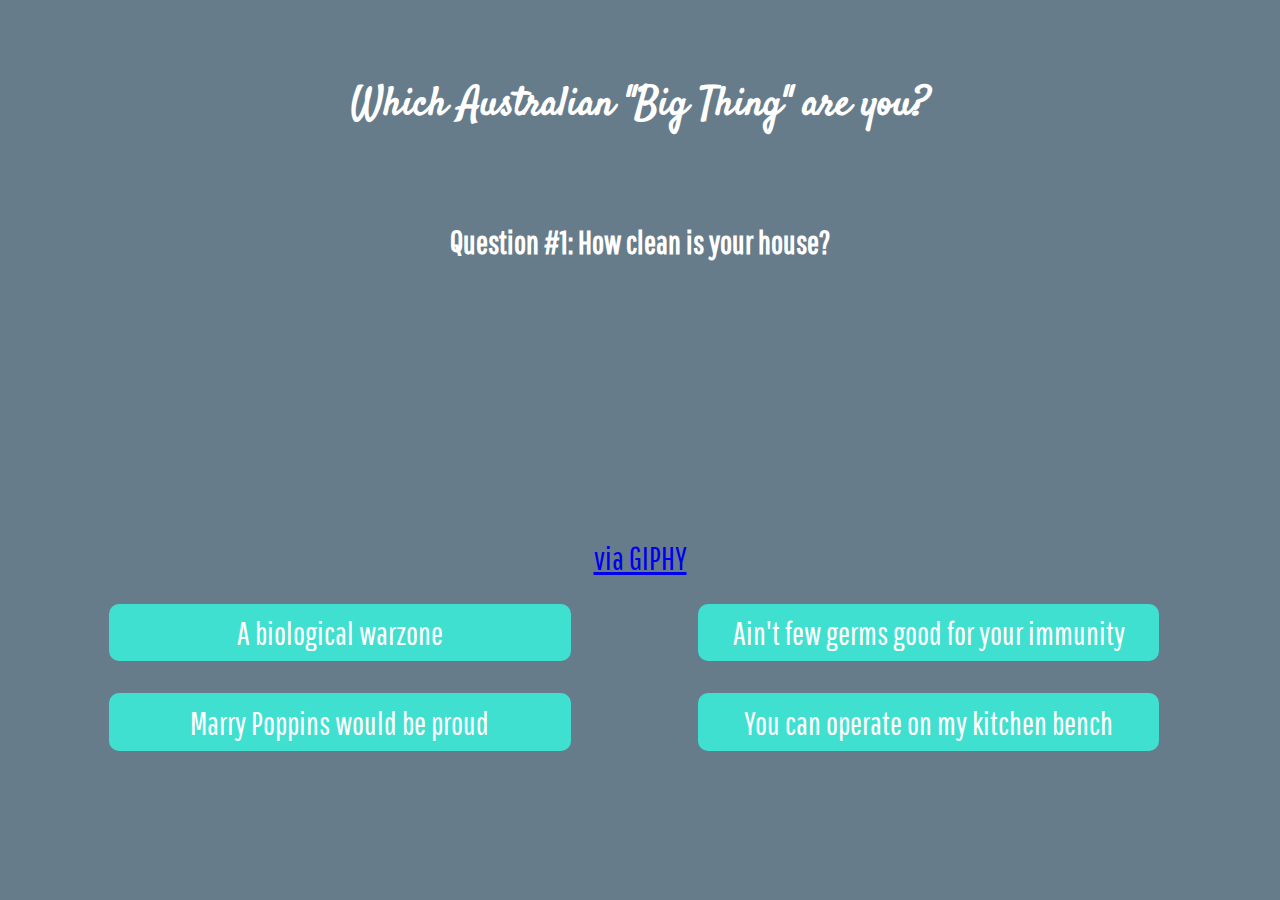
==== index.html @ 59c399e2 "Gif Changes" ====
<!DOCTYPE html>
<html >
<head>
  <meta charset="UTF-8">
  <title>Which Australian Big Thing are you?</title>
  
  
  
      <link rel="stylesheet" href="css/style.css">

  
</head>

<body>
  <div id="quizzie">
  <h1>Which Australian "Big Thing" are you?</h1>
    <ul class="quiz-step step1 current">
        <li class="question">
            <div class="question-wrap">
                <h2>Question #1: How clean is your house?</h2>
            </div>
        </li>
		<iframe src="https://giphy.com/embed/8Pg7qqNLmWeZi" width="480" height="203" frameBorder="0" class="giphy-embed" allowFullScreen></iframe><p><a href="https://giphy.com/gifs/vacuum-8Pg7qqNLmWeZi">via GIPHY</a></p>
        <li class="quiz-answer low-value" data-quizIndex="2">
            <div class="answer-wrap"> 
                <p class="answer-text">A biological warzone</p>
            </div>
        </li>
        <li class="quiz-answer high-value" data-quizIndex="4">
            <div class="answer-wrap"> 
                <p class="answer-text">Ain't few germs good for your immunity</p>
            </div>
        </li>
        <li class="quiz-answer high-value" data-quizIndex="4">
            <div class="answer-wrap"> 
                <p class="answer-text">Marry Poppins would be proud</p>
            </div>
        </li>
        <li class="quiz-answer high-value" data-quizIndex="4">
            <div class="answer-wrap"> 
                <p class="answer-text">You can operate on my kitchen bench</p>
            </div>
        </li>
    </ul>
	
    <ul class="quiz-step step2">
        <li class="question">
            <div class="question-wrap">
                <p>Question #2: Are you more...</p>
            </div>
        </li>
        <li class="quiz-answer low-value" data-quizIndex="2">
            <div class="answer-wrap"> 
                <p class="answer-text">First Thing</p>
            </div>
        </li>
        <li class="quiz-answer high-value" data-quizIndex="4">
            <div class="answer-wrap">
                <p class="answer-text">Second Thing</p>
            </div>
        </li>
    </ul>
    <ul class="quiz-step step3">
        <li class="question">
            <div class="question-wrap">
                <p>Question #3: Are you more...</p>
            </div>
        </li>
        <li class="quiz-answer low-value" data-quizIndex="2">
            <div class="answer-wrap">
                <p class="answer-text">One Thing</p>
            </div>
        </li>
        <li class="quiz-answer high-value" data-quizIndex="4">
            <div class="answer-wrap">
                <p class="answer-text">Another Thing</p>
            </div>
        </li>
    </ul>
    <ul class="quiz-step step4">
        <li class="question">
            <div class="question-wrap">
                <p>Question #4: Are you more...</p>
            </div>
        </li>
        <li class="quiz-answer low-value" data-quizIndex="2">
            <div class="answer-wrap">
                <p class="answer-text">Thing 1</p>
            </div>
        </li>
        <li class="quiz-answer high-value" data-quizIndex="4">
            <div class="answer-wrap">
                <p class="answer-text">Thing 2</p>
            </div>
        </li>
    </ul>
    <ul id="results">
        <li class="results-inner">
            <p>Your result is:</p>
            <h1></h1>
            <p class="desc"></p>
        </li>
    </ul>
</div>
  <script src='http://cdnjs.cloudflare.com/ajax/libs/jquery/2.1.3/jquery.min.js'></script>

    <script src="js/index.js"></script>

</body>
</html>
---- css/style.css ----
@import url(https://fonts.googleapis.com/css?family=Satisfy|Pathway+Gothic+One);
/* Defaults */
html, body, #quizzie {
  margin: 0;
  padding: 0;
  width: 100%;
  height: 100%;
}

* {
  box-sizing: border-box;
}

body {
  background: #677c8a;
  color: #fff;
}

h1 {
  font-family: 'Satisfy', 'cursive';
  font-size: 2.5em;
}

h2, p {
  font-family: 'Pathway Gothic One', 'sans-serif';
  font-size: 2em;
}

h1, h2, p {
  text-align: center;
  display: block;
  width: auto;
  margin: 1%;
}

#quizzie {
  padding: 5% 0;
  /* Individual Steps/Sections */
  /* Content */
}
#quizzie ul {
  list-style: none;
  display: block;
  width: auto;
  margin: 2% 2%;
  padding: 2%;
  overflow: auto;
  display: none;
  /* Step Questions and Answer Options */
}
#quizzie ul.current {
  display: block;
}
#quizzie ul li {
  display: inline-block;
  float: left;
  width: 49%;
  margin-right: 1%;
  overflow: auto;
  text-align: center;
}
#quizzie ul li.quiz-answer {
  cursor: pointer;
}
#quizzie ul li.question, #quizzie ul li.results-inner {
  display: block;
  float: none;
  width: 100%;
  text-align: center;
  margin: 0;
  margin-bottom: 2%;
}
#quizzie ul li.results-inner {
  padding: 5% 2%;
}
#quizzie ul li.results-inner img {
  width: 250px;
}
#quizzie ul li:last-child {
  margin-right: 0;
}
#quizzie .question-wrap, #quizzie .answer-wrap {
  display: block;
  padding: 1%;
  margin: 1em 10%;
  -moz-border-radius: 10px;
  -webkit-border-radius: 10px;
  border-radius: 10px;
}
#quizzie .answer-wrap {
  background: Turquoise;
  -moz-transition: background-color 0.5s ease;
  -o-transition: background-color 0.5s ease;
  -webkit-transition: background-color 0.5s ease;
  transition: background-color 0.5s ease;
}
#quizzie .answer-wrap:hover {
  background: DarkTurquoise;
}
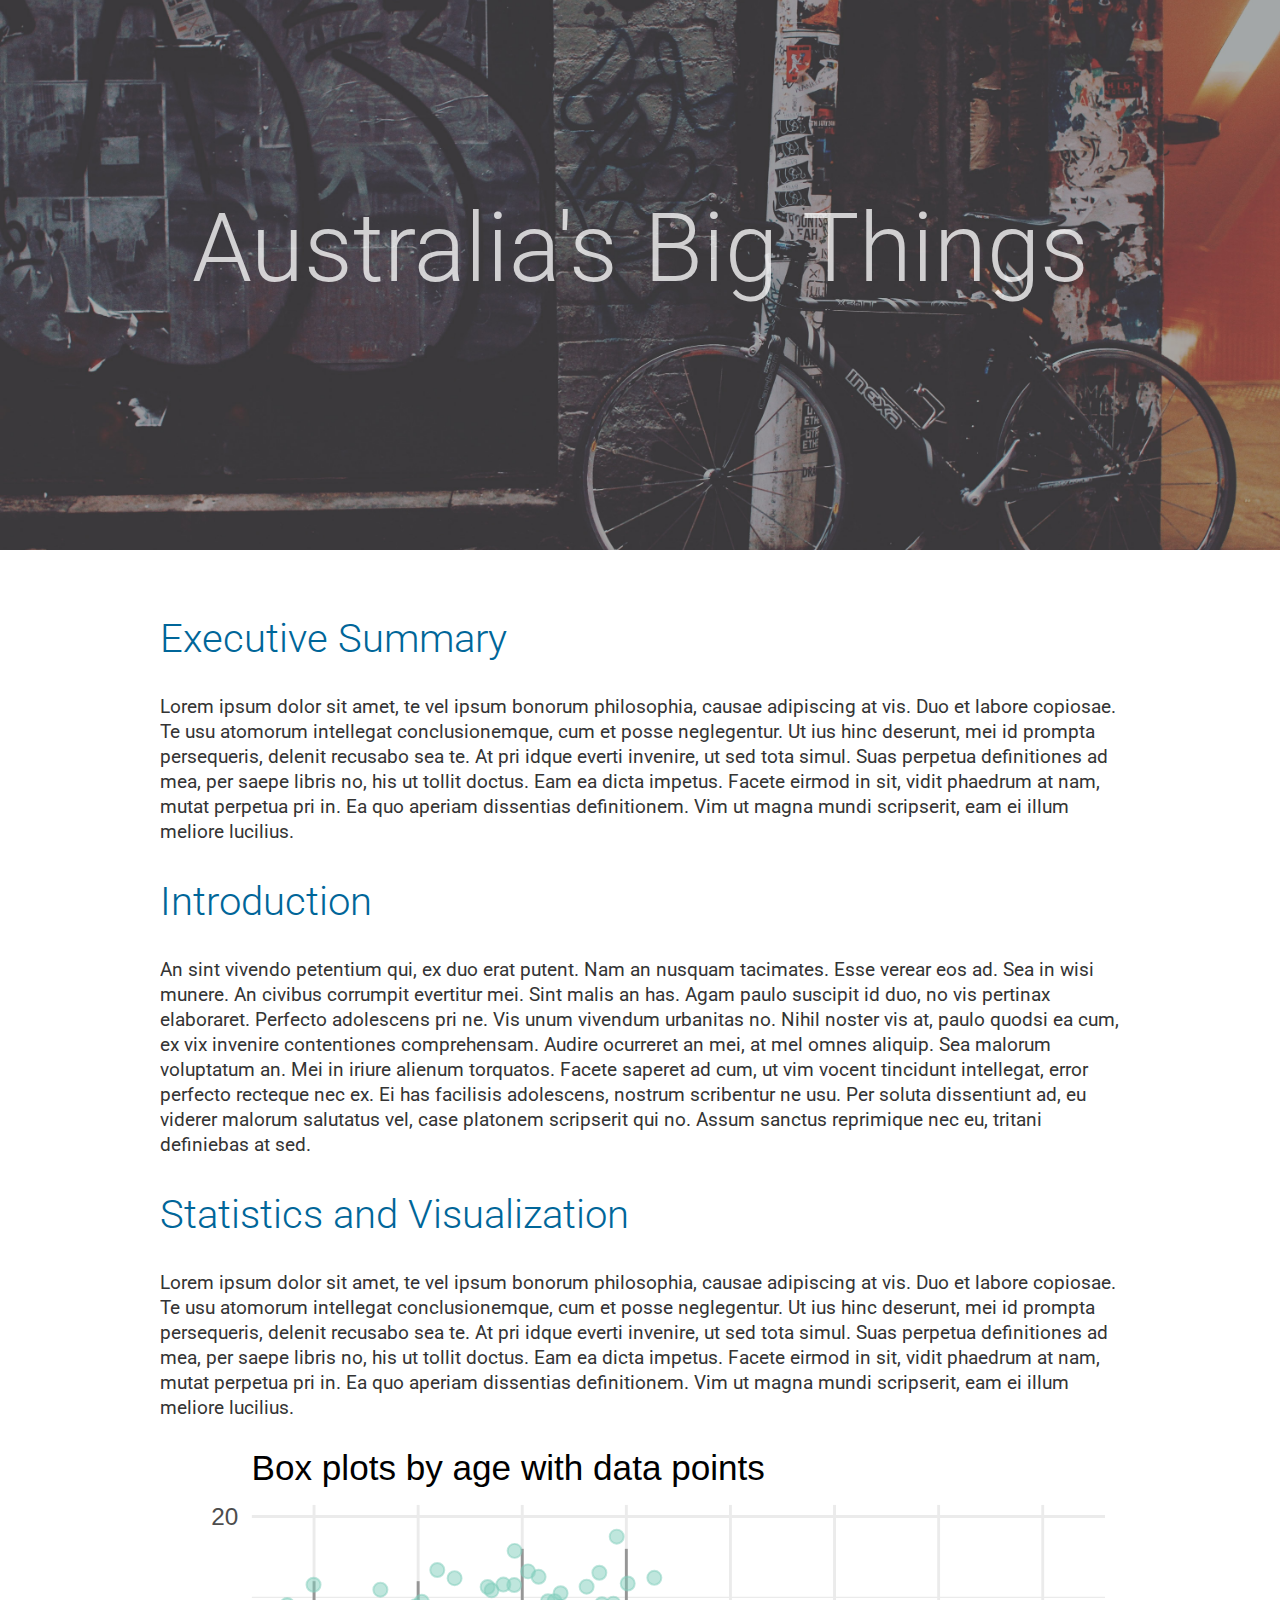
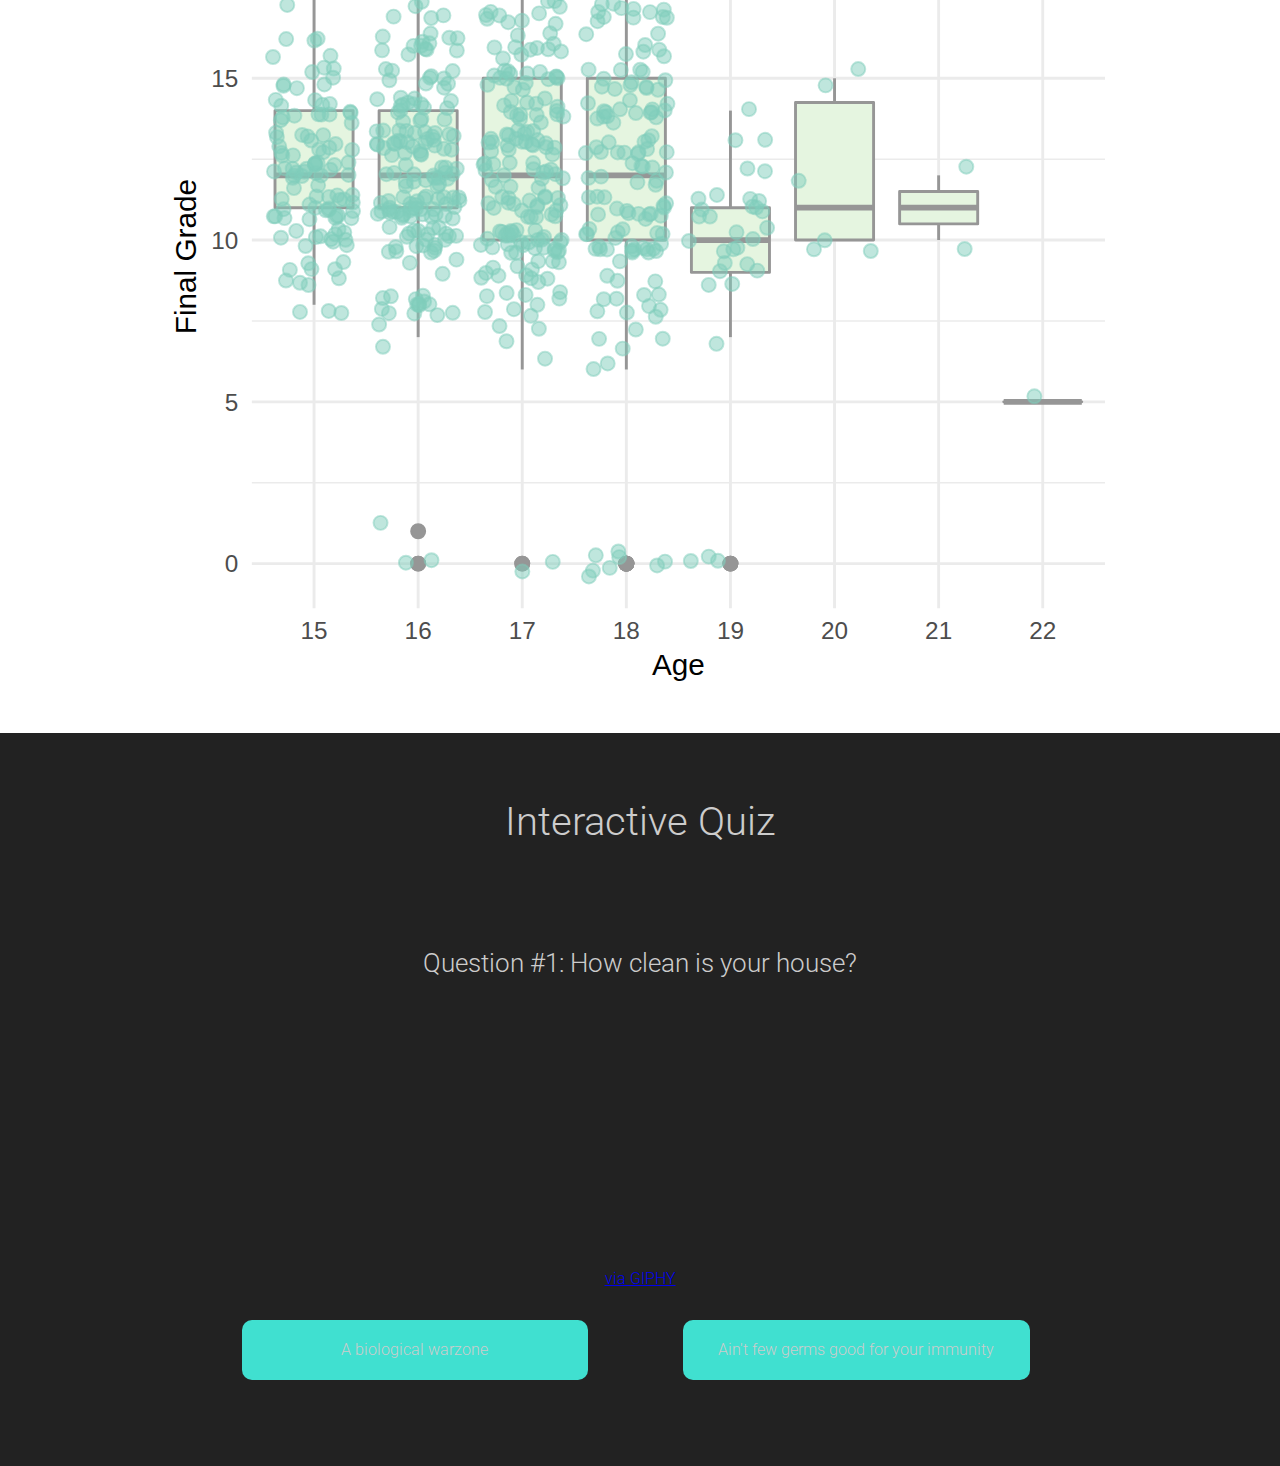
==== commit 13d52185: "Webpage Modifications" ====
--- a/index.html
+++ b/index.html
@@ -3,21 +3,54 @@
 <head>
   <meta charset="UTF-8">
   <title>Which Australian Big Thing are you?</title>
-  
-  
-  
       <link rel="stylesheet" href="css/style.css">
-
-  
+	  <link href="https://fonts.googleapis.com/css?family=Roboto:300,400,700" rel="stylesheet">
 </head>
 
 <body>
+	<div id="mainPageBackground">
+		<div id="mainHeading">
+			<h1>Australia's Big Things</h1>
+		</div>
+	</div>
+	
+	<div id="SummaryBackground">
+		<div id="SummaryContainer">
+			<h2>Executive Summary</h2>
+			<p>
+			Lorem ipsum dolor sit amet, te vel ipsum bonorum philosophia, causae adipiscing at vis. Duo et labore copiosae. Te usu atomorum intellegat conclusionemque, cum et posse neglegentur. Ut ius hinc deserunt, mei id prompta persequeris, delenit recusabo sea te.
+
+At pri idque everti invenire, ut sed tota simul. Suas perpetua definitiones ad mea, per saepe libris no, his ut tollit doctus. Eam ea dicta impetus. Facete eirmod in sit, vidit phaedrum at nam, mutat perpetua pri in. Ea quo aperiam dissentias definitionem. Vim ut magna mundi scripserit, eam ei illum meliore lucilius.
+
+</p>
+
+<h2>Introduction</h2>
+<p>An sint vivendo petentium qui, ex duo erat putent. Nam an nusquam tacimates. Esse verear eos ad. Sea in wisi munere. An civibus corrumpit evertitur mei. Sint malis an has.
+
+Agam paulo suscipit id duo, no vis pertinax elaboraret. Perfecto adolescens pri ne. Vis unum vivendum urbanitas no. Nihil noster vis at, paulo quodsi ea cum, ex vix invenire contentiones comprehensam. Audire ocurreret an mei, at mel omnes aliquip. Sea malorum voluptatum an.
+
+Mei in iriure alienum torquatos. Facete saperet ad cum, ut vim vocent tincidunt intellegat, error perfecto recteque nec ex. Ei has facilisis adolescens, nostrum scribentur ne usu. Per soluta dissentiunt ad, eu viderer malorum salutatus vel, case platonem scripserit qui no. Assum sanctus reprimique nec eu, tritani definiebas at sed.
+			</p>
+			<h2>Statistics and Visualization</h2>
+			<p>
+			Lorem ipsum dolor sit amet, te vel ipsum bonorum philosophia, causae adipiscing at vis. Duo et labore copiosae. Te usu atomorum intellegat conclusionemque, cum et posse neglegentur. Ut ius hinc deserunt, mei id prompta persequeris, delenit recusabo sea te.
+
+At pri idque everti invenire, ut sed tota simul. Suas perpetua definitiones ad mea, per saepe libris no, his ut tollit doctus. Eam ea dicta impetus. Facete eirmod in sit, vidit phaedrum at nam, mutat perpetua pri in. Ea quo aperiam dissentias definitionem. Vim ut magna mundi scripserit, eam ei illum meliore lucilius.
+
+</p>
+
+<object type="image/svg+xml" data="test.svg">
+  Your browser does not support SVG
+</object>
+		</div>
+	</div>
+	<div id="QuizContainer">
   <div id="quizzie">
-  <h1>Which Australian "Big Thing" are you?</h1>
+  <h2>Interactive Quiz</h2>
     <ul class="quiz-step step1 current">
         <li class="question">
             <div class="question-wrap">
-                <h2>Question #1: How clean is your house?</h2>
+                <h3>Question #1: How clean is your house?</h3>
             </div>
         </li>
 		<iframe src="https://giphy.com/embed/8Pg7qqNLmWeZi" width="480" height="203" frameBorder="0" class="giphy-embed" allowFullScreen></iframe><p><a href="https://giphy.com/gifs/vacuum-8Pg7qqNLmWeZi">via GIPHY</a></p>
@@ -31,16 +64,7 @@
                 <p class="answer-text">Ain't few germs good for your immunity</p>
             </div>
         </li>
-        <li class="quiz-answer high-value" data-quizIndex="4">
-            <div class="answer-wrap"> 
-                <p class="answer-text">Marry Poppins would be proud</p>
-            </div>
-        </li>
-        <li class="quiz-answer high-value" data-quizIndex="4">
-            <div class="answer-wrap"> 
-                <p class="answer-text">You can operate on my kitchen bench</p>
-            </div>
-        </li>
+
     </ul>
 	
     <ul class="quiz-step step2">
@@ -102,7 +126,8 @@
         </li>
     </ul>
 </div>
-  <script src='http://cdnjs.cloudflare.com/ajax/libs/jquery/2.1.3/jquery.min.js'></script>
+</div>
+  <script src='https://cdnjs.cloudflare.com/ajax/libs/jquery/2.1.3/jquery.min.js'></script>
 
     <script src="js/index.js"></script>
 
--- a/css/style.css
+++ b/css/style.css
@@ -5,6 +5,7 @@
   padding: 0;
   width: 100%;
   height: 100%;
+  font-family: 'Roboto', sans-serif;
 }
 
 * {
@@ -15,7 +16,7 @@
   background: #677c8a;
   color: #fff;
 }
-
+/*
 h1 {
   font-family: 'Satisfy', 'cursive';
   font-size: 2.5em;
@@ -32,11 +33,82 @@
   width: auto;
   margin: 1%;
 }
+*/
+#mainPageBackground {
+	clear: both;
+    margin-left: 0;
+    width: 100%;
+    display: block;
+    height: 550px!important;
+    background-size: cover;
+    position: relative;
+    background-position: center center;
+	    background-image: url(../images/craig-strahorn-215112.jpg);
+}
 
+#mainHeading h1{
+font-size: 6em;
+    font-family: 'Roboto', sans-serif;
+    word-spacing: 3px;
+    color: rgba(255, 255, 255, 0.76);
+    font-weight: 300;
+    margin: 0em;
+    text-align: center;
+    padding-top: 2em;
+}
+
+#SummaryBackground {
+	clear: both;
+    margin-left: 0;
+    width: 100%;
+    display: block;
+	padding: 2em 0 2em 0;
+	background-color: #ffffff;
+}
+#SummaryContainer  {
+	    margin-left: auto;
+    display: block;
+    margin-right: auto;
+    overflow: auto;
+	    max-width: 960px;
+		color: #343434;
+}
+#SummaryContainer h2 {
+	font-weight: 300;
+    font-size: 2.5em;
+	    color: #069;
+}
+#SummaryContainer p {
+    font-size: 1.2em;
+    line-height: 1.3em;
+}
+#QuizContainer {
+	  clear: both;
+    margin-left: 0;
+    width: 100%;
+    display: block;
+    padding: 2em 0 2em 0;
+    background-color: #222;
+}
 #quizzie {
-  padding: 5% 0;
+      margin-left: auto;
+    display: block;
+    margin-right: auto;
+    overflow: auto;
+    max-width: 960px;
+    color: #ccc;
+    font-weight: 300;
+	    text-align: center;
   /* Individual Steps/Sections */
   /* Content */
+}
+#quizzie h2{
+    font-weight: 300;
+	    font-size: 2.5em;
+}
+#quizzie h3{
+    font-weight: 300;
+	    font-size: 1.6em;
 }
 #quizzie ul {
   list-style: none;
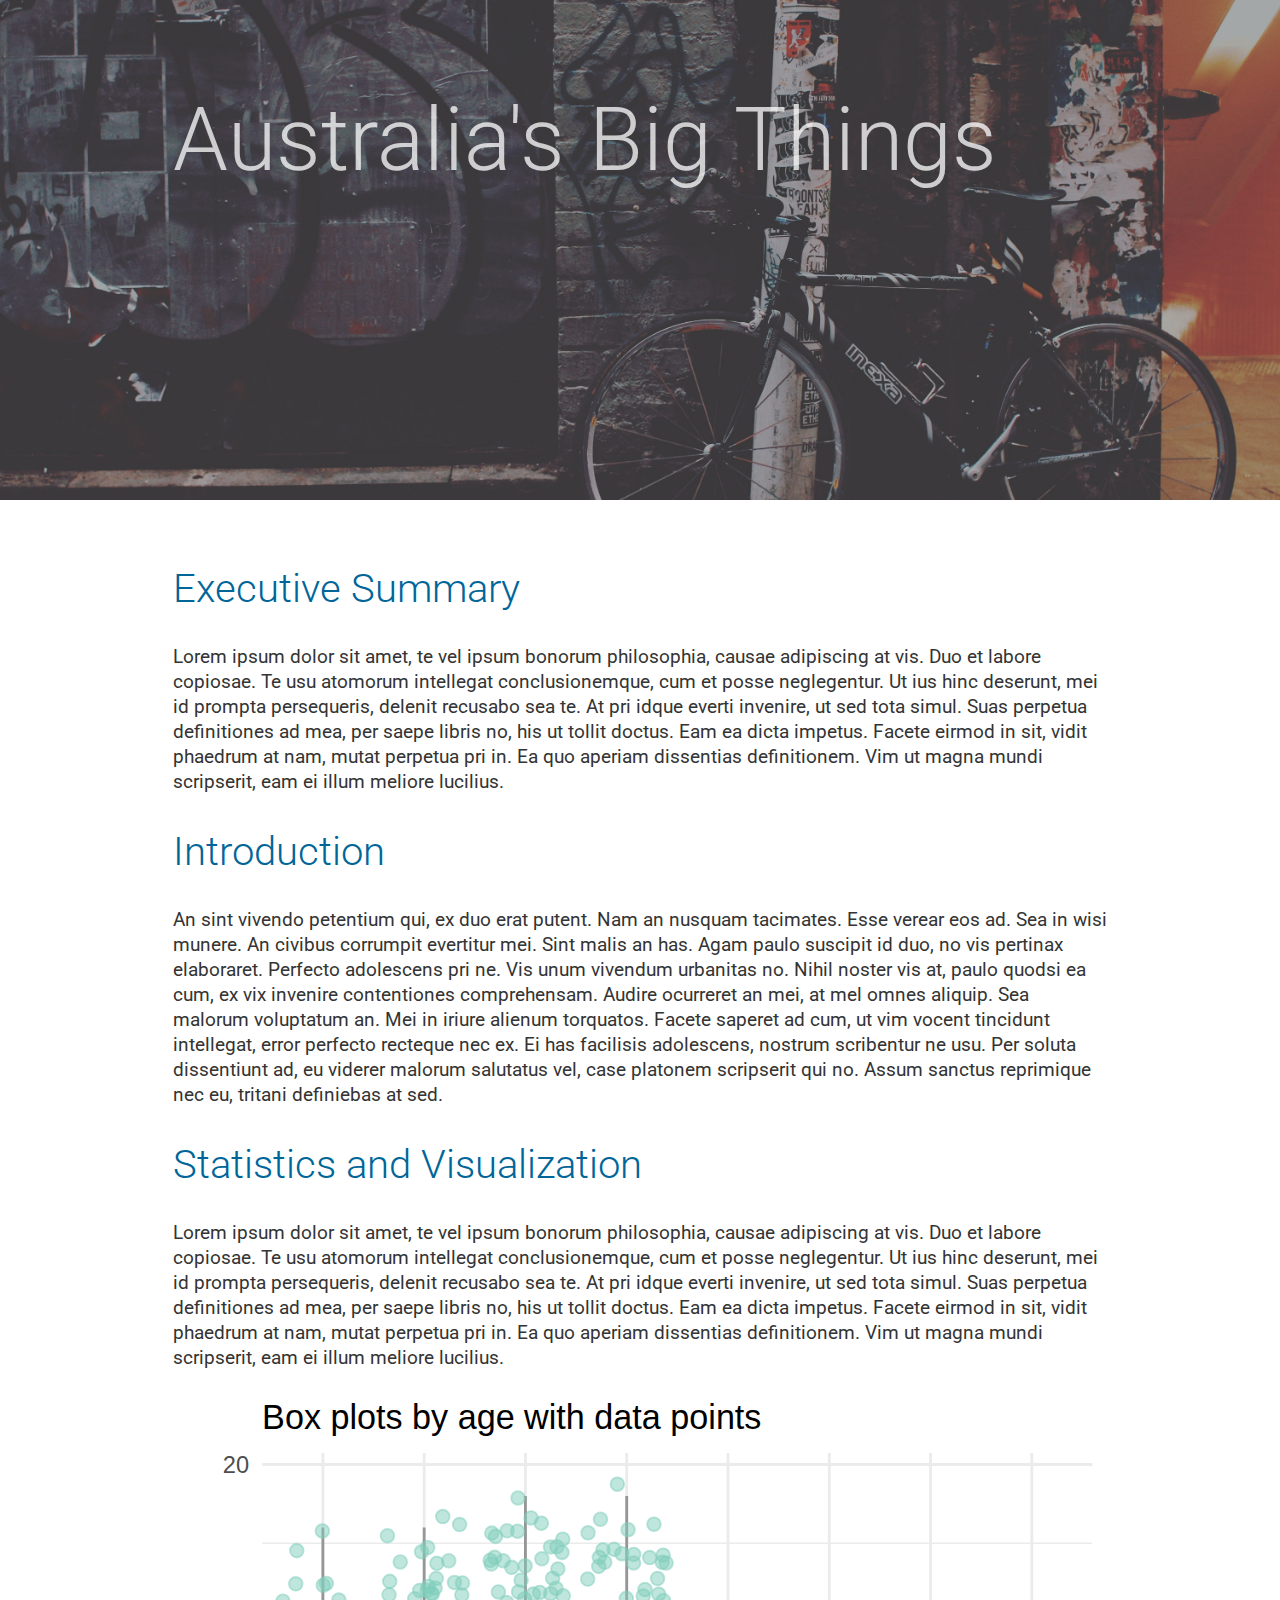
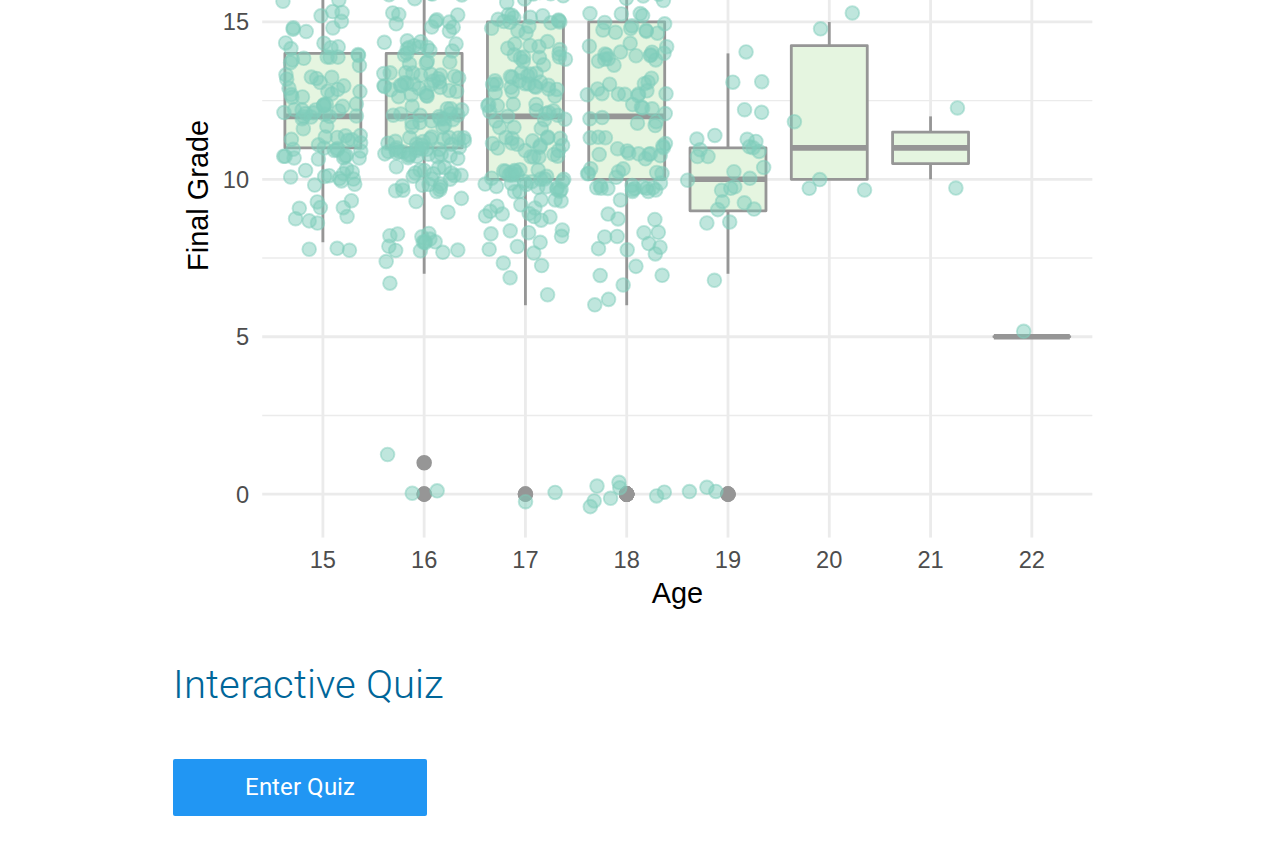
==== commit dac1219e: "Readme file edited" ====
--- a/index.html
+++ b/index.html
@@ -42,91 +42,13 @@
 <object type="image/svg+xml" data="test.svg">
   Your browser does not support SVG
 </object>
-		</div>
+
+
+  <h2>Interactive Quiz</h2>
+
+  <div class="buttonDivCategory"><a href="quiz.html" class="buttonCategory">Enter Quiz</a></div>
+  		</div>
 	</div>
-	<div id="QuizContainer">
-  <div id="quizzie">
-  <h2>Interactive Quiz</h2>
-    <ul class="quiz-step step1 current">
-        <li class="question">
-            <div class="question-wrap">
-                <h3>Question #1: How clean is your house?</h3>
-            </div>
-        </li>
-		<iframe src="https://giphy.com/embed/8Pg7qqNLmWeZi" width="480" height="203" frameBorder="0" class="giphy-embed" allowFullScreen></iframe><p><a href="https://giphy.com/gifs/vacuum-8Pg7qqNLmWeZi">via GIPHY</a></p>
-        <li class="quiz-answer low-value" data-quizIndex="2">
-            <div class="answer-wrap"> 
-                <p class="answer-text">A biological warzone</p>
-            </div>
-        </li>
-        <li class="quiz-answer high-value" data-quizIndex="4">
-            <div class="answer-wrap"> 
-                <p class="answer-text">Ain't few germs good for your immunity</p>
-            </div>
-        </li>
-
-    </ul>
-	
-    <ul class="quiz-step step2">
-        <li class="question">
-            <div class="question-wrap">
-                <p>Question #2: Are you more...</p>
-            </div>
-        </li>
-        <li class="quiz-answer low-value" data-quizIndex="2">
-            <div class="answer-wrap"> 
-                <p class="answer-text">First Thing</p>
-            </div>
-        </li>
-        <li class="quiz-answer high-value" data-quizIndex="4">
-            <div class="answer-wrap">
-                <p class="answer-text">Second Thing</p>
-            </div>
-        </li>
-    </ul>
-    <ul class="quiz-step step3">
-        <li class="question">
-            <div class="question-wrap">
-                <p>Question #3: Are you more...</p>
-            </div>
-        </li>
-        <li class="quiz-answer low-value" data-quizIndex="2">
-            <div class="answer-wrap">
-                <p class="answer-text">One Thing</p>
-            </div>
-        </li>
-        <li class="quiz-answer high-value" data-quizIndex="4">
-            <div class="answer-wrap">
-                <p class="answer-text">Another Thing</p>
-            </div>
-        </li>
-    </ul>
-    <ul class="quiz-step step4">
-        <li class="question">
-            <div class="question-wrap">
-                <p>Question #4: Are you more...</p>
-            </div>
-        </li>
-        <li class="quiz-answer low-value" data-quizIndex="2">
-            <div class="answer-wrap">
-                <p class="answer-text">Thing 1</p>
-            </div>
-        </li>
-        <li class="quiz-answer high-value" data-quizIndex="4">
-            <div class="answer-wrap">
-                <p class="answer-text">Thing 2</p>
-            </div>
-        </li>
-    </ul>
-    <ul id="results">
-        <li class="results-inner">
-            <p>Your result is:</p>
-            <h1></h1>
-            <p class="desc"></p>
-        </li>
-    </ul>
-</div>
-</div>
   <script src='https://cdnjs.cloudflare.com/ajax/libs/jquery/2.1.3/jquery.min.js'></script>
 
     <script src="js/index.js"></script>
--- a/css/style.css
+++ b/css/style.css
@@ -35,26 +35,35 @@
 }
 */
 #mainPageBackground {
-	clear: both;
+    clear: both;
     margin-left: 0;
     width: 100%;
     display: block;
-    height: 550px!important;
+    height: 500px!important;
     background-size: cover;
     position: relative;
     background-position: center center;
-	    background-image: url(../images/craig-strahorn-215112.jpg);
+    background-image: url(../images/craig-strahorn-215112.jpg);
+    background-color: #222;
+}
+
+#mainHeading{
+		margin-left: auto;
+    display: block;
+    margin-right: auto;
+    overflow: auto;
+    max-width: 960px;
+	    padding: 0 1%;
 }
 
 #mainHeading h1{
-font-size: 6em;
+    font-size: 5.5em;
     font-family: 'Roboto', sans-serif;
     word-spacing: 3px;
-    color: rgba(255, 255, 255, 0.76);
+    color: rgba(255, 255, 255, 0.75);
     font-weight: 300;
     margin: 0em;
-    text-align: center;
-    padding-top: 2em;
+    padding-top: 1em;
 }
 
 #SummaryBackground {
@@ -72,6 +81,7 @@
     overflow: auto;
 	    max-width: 960px;
 		color: #343434;
+		padding: 0 1%;
 }
 #SummaryContainer h2 {
 	font-weight: 300;
@@ -89,7 +99,34 @@
     display: block;
     padding: 2em 0 2em 0;
     background-color: #222;
-}
+	padding: 0 1%;
+}
+.buttonDivCategory {
+    margin-bottom: 2em;
+    padding-top: 2em;
+}
+.buttonDivCategory a {
+	color: #FFF;
+}
+.buttonDivCategory a:hover {
+	color: #FFF;
+}
+.buttonCategory {
+    font-size: 1.5em;
+    padding: .6em 3em;
+    font-weight: 400;
+    text-decoration: none;
+    border-radius: 2px;
+    -moz-transition: all .5s ease-in-out 0s;
+    -o-transition: all .5s ease-in-out 0s;
+    -ms-transition: all .5s ease-in-out 0s;
+    transition: all .5s ease-in-out 0s;
+    background-color: #2196F3;
+}
+.buttonCategory:hover {
+	background-color: #39a1f4;
+}
+
 #quizzie {
       margin-left: auto;
     display: block;
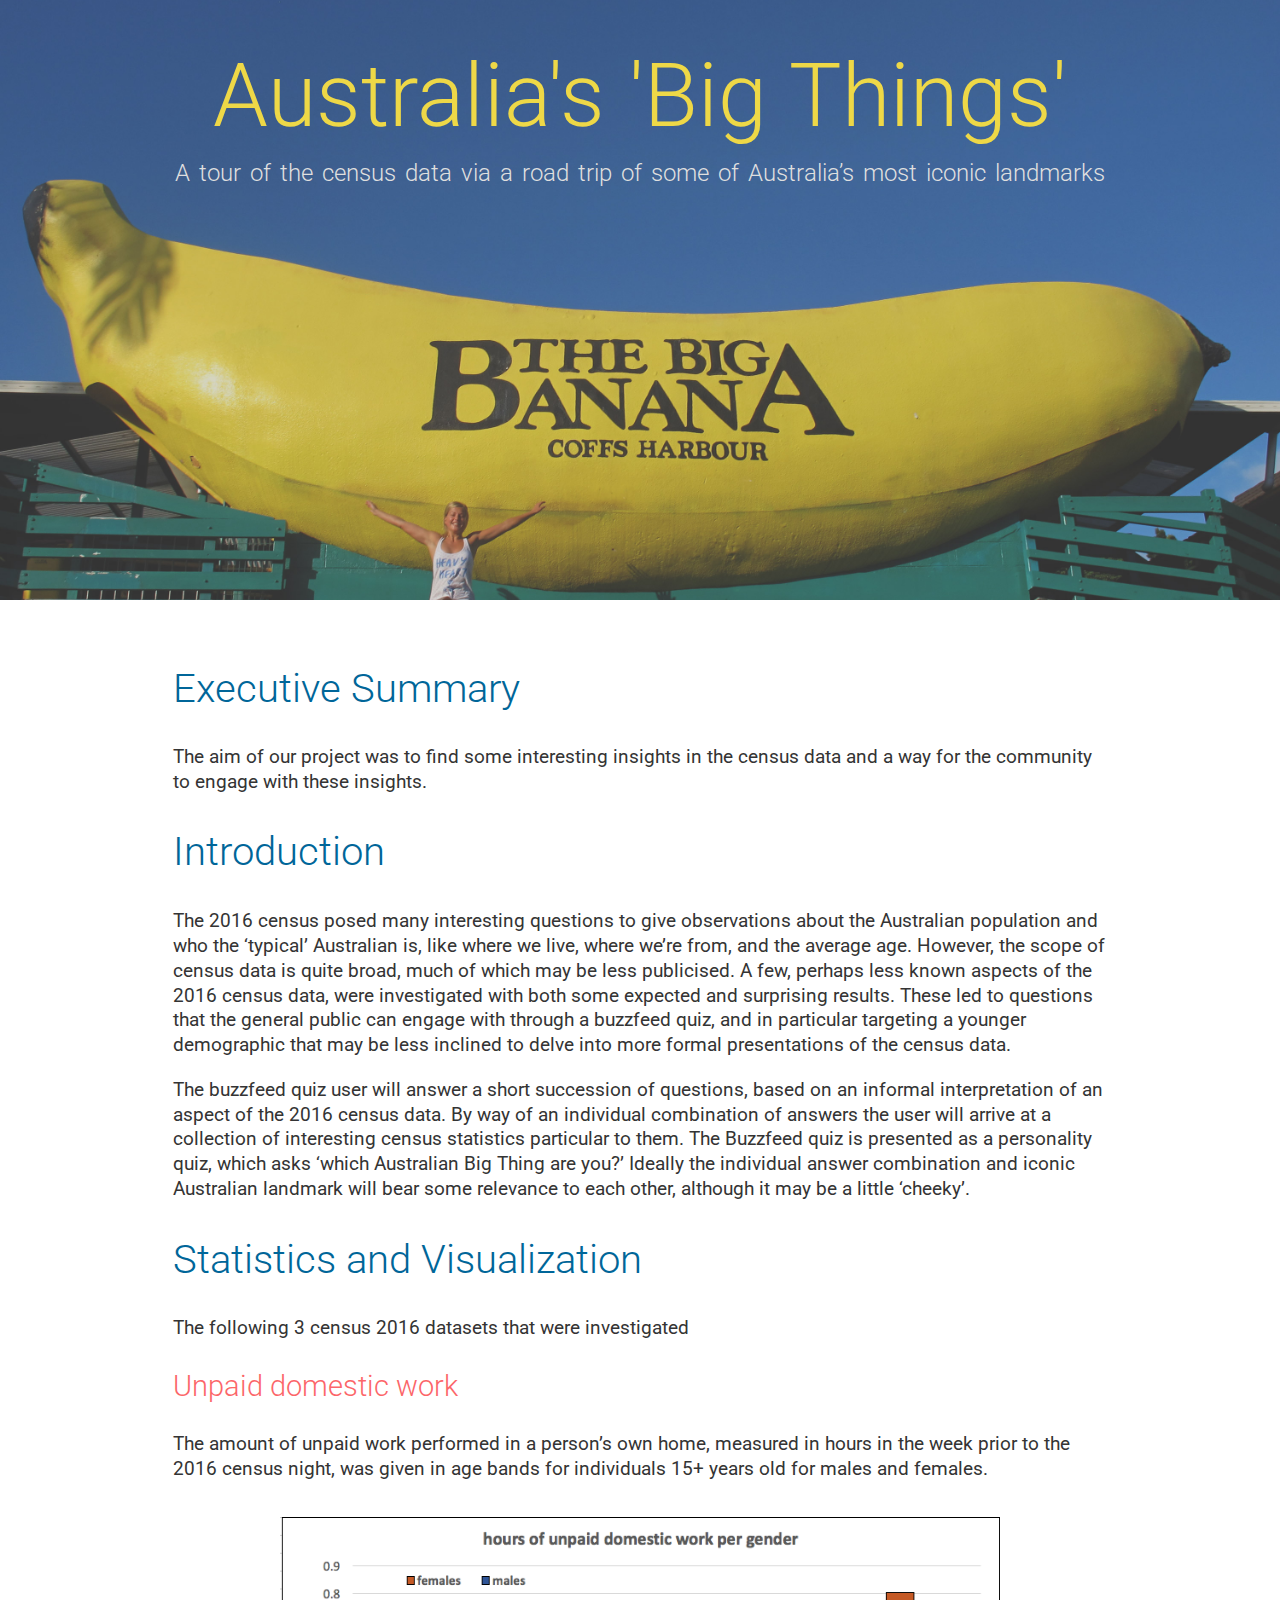
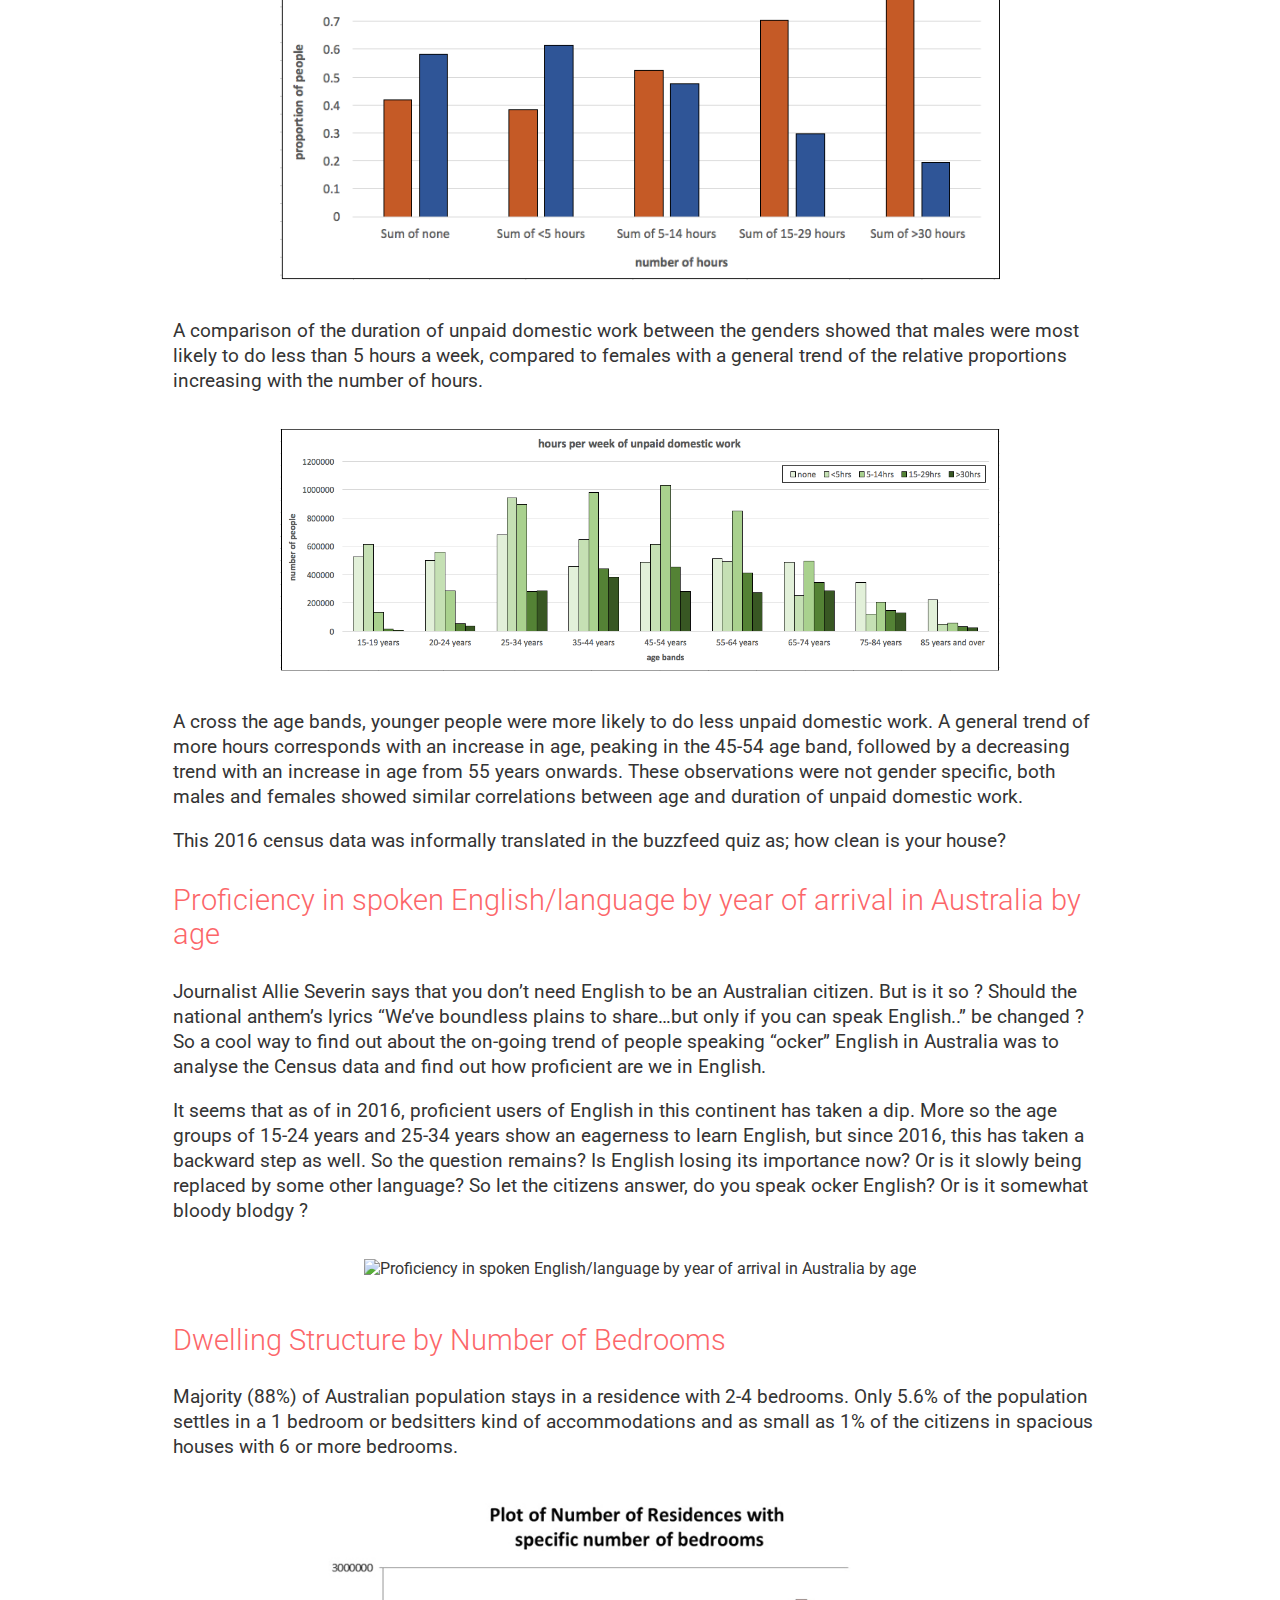
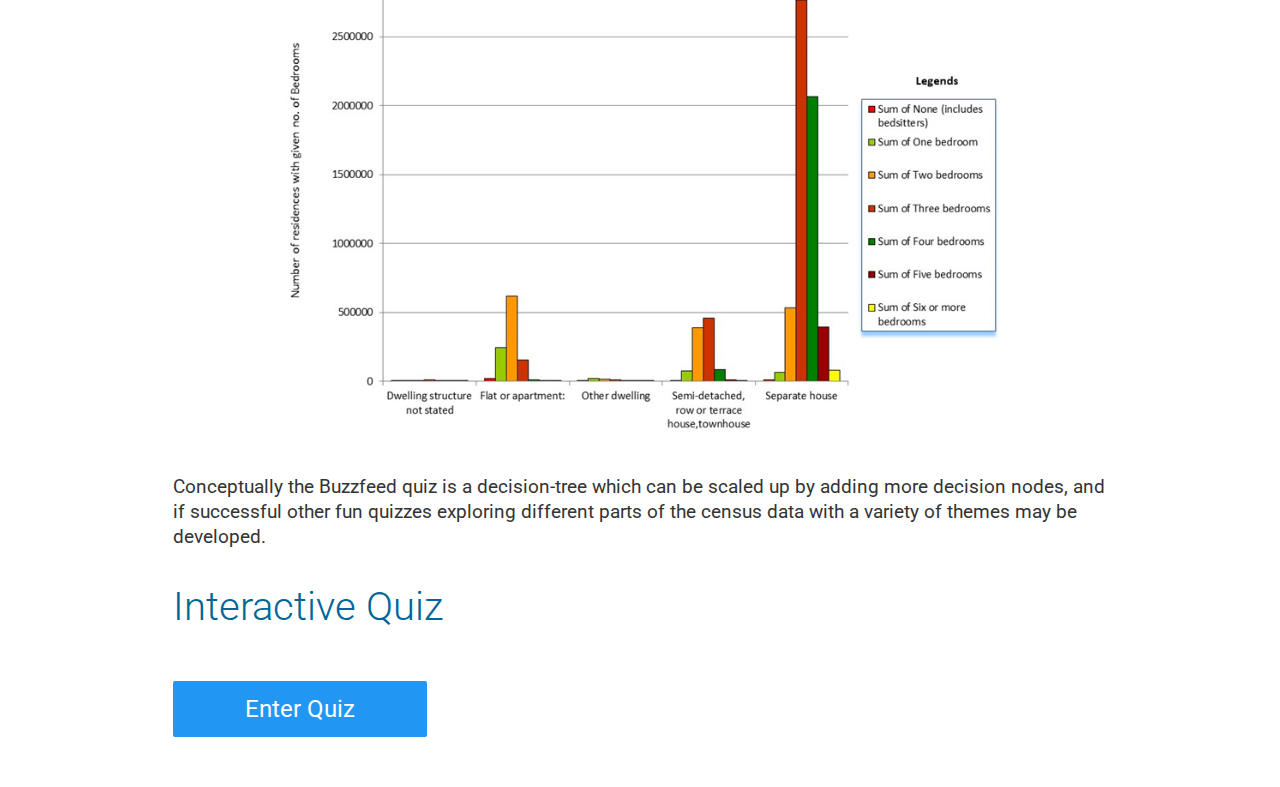
==== commit 071f0170: "Major changes in Index and quiz Page" ====
--- a/index.html
+++ b/index.html
@@ -10,7 +10,8 @@
 <body>
 	<div id="mainPageBackground">
 		<div id="mainHeading">
-			<h1>Australia's Big Things</h1>
+			<h1>Australia's 'Big Things'</h1>
+			<p>A tour of the census data via a road trip of some of Australia’s most iconic landmarks</p>
 		</div>
 	</div>
 	
@@ -18,30 +19,45 @@
 		<div id="SummaryContainer">
 			<h2>Executive Summary</h2>
 			<p>
-			Lorem ipsum dolor sit amet, te vel ipsum bonorum philosophia, causae adipiscing at vis. Duo et labore copiosae. Te usu atomorum intellegat conclusionemque, cum et posse neglegentur. Ut ius hinc deserunt, mei id prompta persequeris, delenit recusabo sea te.
-
-At pri idque everti invenire, ut sed tota simul. Suas perpetua definitiones ad mea, per saepe libris no, his ut tollit doctus. Eam ea dicta impetus. Facete eirmod in sit, vidit phaedrum at nam, mutat perpetua pri in. Ea quo aperiam dissentias definitionem. Vim ut magna mundi scripserit, eam ei illum meliore lucilius.
+The aim of our project was to find some interesting insights in the census data and a way for the community to engage with these insights.
 
 </p>
 
 <h2>Introduction</h2>
-<p>An sint vivendo petentium qui, ex duo erat putent. Nam an nusquam tacimates. Esse verear eos ad. Sea in wisi munere. An civibus corrumpit evertitur mei. Sint malis an has.
+<p>The 2016 census posed many interesting questions to give observations about the Australian population and who the ‘typical’ Australian is, like where we live, where we’re from, and the average age.  However, the scope of census data is quite broad, much of which may be less publicised. A few, perhaps less known aspects of the 2016 census data, were investigated with both some expected and surprising results. These led to questions that the general public can engage with through a buzzfeed quiz, and in particular targeting a younger demographic that may be less inclined to delve into more formal presentations of the census data. 
 
-Agam paulo suscipit id duo, no vis pertinax elaboraret. Perfecto adolescens pri ne. Vis unum vivendum urbanitas no. Nihil noster vis at, paulo quodsi ea cum, ex vix invenire contentiones comprehensam. Audire ocurreret an mei, at mel omnes aliquip. Sea malorum voluptatum an.
-
-Mei in iriure alienum torquatos. Facete saperet ad cum, ut vim vocent tincidunt intellegat, error perfecto recteque nec ex. Ei has facilisis adolescens, nostrum scribentur ne usu. Per soluta dissentiunt ad, eu viderer malorum salutatus vel, case platonem scripserit qui no. Assum sanctus reprimique nec eu, tritani definiebas at sed.
+</p><p>The buzzfeed quiz user will answer a short succession of questions, based on an informal interpretation of an aspect of the 2016 census data. By way of an individual combination of answers the user will arrive at a collection of interesting census statistics particular to them. The Buzzfeed quiz is presented as a personality quiz, which asks ‘which Australian Big Thing are you?’ Ideally the individual answer combination and iconic Australian landmark will bear some relevance to each other, although it may be a little ‘cheeky’.
 			</p>
 			<h2>Statistics and Visualization</h2>
 			<p>
-			Lorem ipsum dolor sit amet, te vel ipsum bonorum philosophia, causae adipiscing at vis. Duo et labore copiosae. Te usu atomorum intellegat conclusionemque, cum et posse neglegentur. Ut ius hinc deserunt, mei id prompta persequeris, delenit recusabo sea te.
-
-At pri idque everti invenire, ut sed tota simul. Suas perpetua definitiones ad mea, per saepe libris no, his ut tollit doctus. Eam ea dicta impetus. Facete eirmod in sit, vidit phaedrum at nam, mutat perpetua pri in. Ea quo aperiam dissentias definitionem. Vim ut magna mundi scripserit, eam ei illum meliore lucilius.
-
+			The following 3 census 2016 datasets that were investigated
+</p>
+<h3>Unpaid domestic work</h3>
+<p>The amount of unpaid work performed in a person’s own home, measured in hours in the week prior to the 2016 census night, was given in age bands for individuals 15+ years old for males and females.</p>
+<div class="image">
+	<img src="images/Unpaid-domestic1.png" alt="Unpaid domestic work">
+</div>
+<p>A comparison of the duration of unpaid domestic work between the genders showed that males were most likely to do less than 5 hours a week, compared to females with a general trend of the relative proportions increasing with the number of hours.</p>
+<div class="image">
+	<img src="images/Unpaid-domestic.png" alt="Unpaid domestic work">
+</div>
+<p>A cross the age bands, younger people were more likely to do less unpaid domestic work. A general trend of more hours corresponds with an increase in age, peaking in the 45-54 age band, followed by a decreasing trend with an increase in age from 55 years onwards. These observations were not gender specific, both males and females showed similar correlations between age and duration of unpaid domestic work.
+</p>
+<p>This 2016 census data was informally translated in the buzzfeed quiz as; how clean is your house?
 </p>
 
-<object type="image/svg+xml" data="test.svg">
-  Your browser does not support SVG
-</object>
+<h3>Proficiency in spoken English/language by year of arrival in Australia by age</h3>
+<p>Journalist Allie Severin says that you don’t need English to be an Australian citizen. But is it so ? Should the national anthem’s lyrics “We’ve boundless plains to share…but only if you can speak English..” be changed ? So a cool way to find out about the on-going trend of people speaking “ocker” English in Australia was to analyse the Census data and find out how proficient are we in English.</p><p> It seems that as of in 2016, proficient users of English in this continent has taken a dip. More so the age groups of 15-24 years and 25-34 years show an eagerness to learn English, but since 2016, this has taken a backward step as well. So the question remains? Is English losing its importance now? Or is it slowly being replaced by some other language? So let the citizens answer, do you speak ocker English? Or is it somewhat bloody blodgy ?</p>
+<div class="image">
+	<img src="images/English.png" alt="Proficiency in spoken English/language by year of arrival in Australia by age">
+</div>
+
+<h3>Dwelling Structure by Number of Bedrooms </h3>
+<p>Majority (88%) of Australian population stays in a residence with 2-4 bedrooms. Only 5.6% of the population settles in a 1 bedroom or bedsitters kind of accommodations and as small as 1% of the citizens in spacious houses with 6 or more bedrooms.</p>
+<div class="image">
+	<img src="images/Dwelling.jpg" alt="Dwelling Structure by Number of Bedrooms">
+</div>
+<p>Conceptually the Buzzfeed quiz is a decision-tree which can be scaled up by adding more decision nodes, and if successful other fun quizzes exploring different parts of the census data with a variety of themes may be developed.</p>
 
 
   <h2>Interactive Quiz</h2>
--- a/css/style.css
+++ b/css/style.css
@@ -39,11 +39,11 @@
     margin-left: 0;
     width: 100%;
     display: block;
-    height: 500px!important;
+    height: 600px!important;
     background-size: cover;
     position: relative;
     background-position: center center;
-    background-image: url(../images/craig-strahorn-215112.jpg);
+        background-image: url(../images/big-banana222.jpg);
     background-color: #222;
 }
 
@@ -57,15 +57,25 @@
 }
 
 #mainHeading h1{
-    font-size: 5.5em;
+font-size: 5.5em;
     font-family: 'Roboto', sans-serif;
     word-spacing: 3px;
-    color: rgba(255, 255, 255, 0.75);
+    color: rgb(238, 216, 71);
     font-weight: 300;
     margin: 0em;
-    padding-top: 1em;
-}
-
+    padding-top: .5em;
+    text-align: center;
+}
+#mainHeading p{
+    font-size: 1.5em;
+    font-family: 'Roboto', sans-serif;
+    word-spacing: 3px;
+    color: rgb(223, 223, 223);
+    font-weight: 300;
+    margin: 0em;
+    padding-top: .5em;
+    text-align: center;
+}
 #SummaryBackground {
 	clear: both;
     margin-left: 0;
@@ -88,6 +98,11 @@
     font-size: 2.5em;
 	    color: #069;
 }
+#SummaryContainer h3 {
+	font-weight: 300;
+    font-size: 1.8em;
+	    color: #fc6669;
+}
 #SummaryContainer p {
     font-size: 1.2em;
     line-height: 1.3em;
@@ -100,6 +115,19 @@
     padding: 2em 0 2em 0;
     background-color: #222;
 	padding: 0 1%;
+	    background-color: #fff;
+}
+
+#SummaryContainer img {
+    max-width: 100%;
+    margin: 1em 0;
+}
+.image {
+    width: 720px;
+    text-align: center;
+    vertical-align: middle;
+    display: block;
+    margin: 0 auto;
 }
 .buttonDivCategory {
     margin-bottom: 2em;
@@ -140,19 +168,22 @@
   /* Content */
 }
 #quizzie h2{
-    font-weight: 300;
-	    font-size: 2.5em;
+font-weight: 300;
+    font-size: 3em;
+    color: #069;
+    padding-top: .2em;
 }
 #quizzie h3{
-    font-weight: 300;
-	    font-size: 1.6em;
+font-weight: 300;
+    font-size: 1.8em;
+    color: #fc6669;
+	margin: .5em 0;
 }
 #quizzie ul {
   list-style: none;
   display: block;
   width: auto;
   margin: 2% 2%;
-  padding: 2%;
   overflow: auto;
   display: none;
   /* Step Questions and Answer Options */
@@ -170,6 +201,7 @@
 }
 #quizzie ul li.quiz-answer {
   cursor: pointer;
+      margin-top: 2em;
 }
 #quizzie ul li.question, #quizzie ul li.results-inner {
   display: block;
@@ -183,7 +215,11 @@
   padding: 5% 2%;
 }
 #quizzie ul li.results-inner img {
-  width: 250px;
+  width: 500px;
+    text-align: center;
+    vertical-align: middle;
+    display: block;
+    margin: 1em auto;
 }
 #quizzie ul li:last-child {
   margin-right: 0;
@@ -191,13 +227,15 @@
 #quizzie .question-wrap, #quizzie .answer-wrap {
   display: block;
   padding: 1%;
-  margin: 1em 10%;
+      margin: 0 15%;
   -moz-border-radius: 10px;
   -webkit-border-radius: 10px;
   border-radius: 10px;
 }
 #quizzie .answer-wrap {
-  background: Turquoise;
+      background: #2196F3;
+    color: #fff;
+    font-weight: 400;
   -moz-transition: background-color 0.5s ease;
   -o-transition: background-color 0.5s ease;
   -webkit-transition: background-color 0.5s ease;
@@ -206,3 +244,16 @@
 #quizzie .answer-wrap:hover {
   background: DarkTurquoise;
 }
+
+.result-p {
+	font-size: 1.6em;
+    color: #333;
+}
+h1.result-h {
+	font-size: 2 em;
+    color: #333;
+}
+.desc {
+	font-size: 1.6em;
+    color: #333;
+}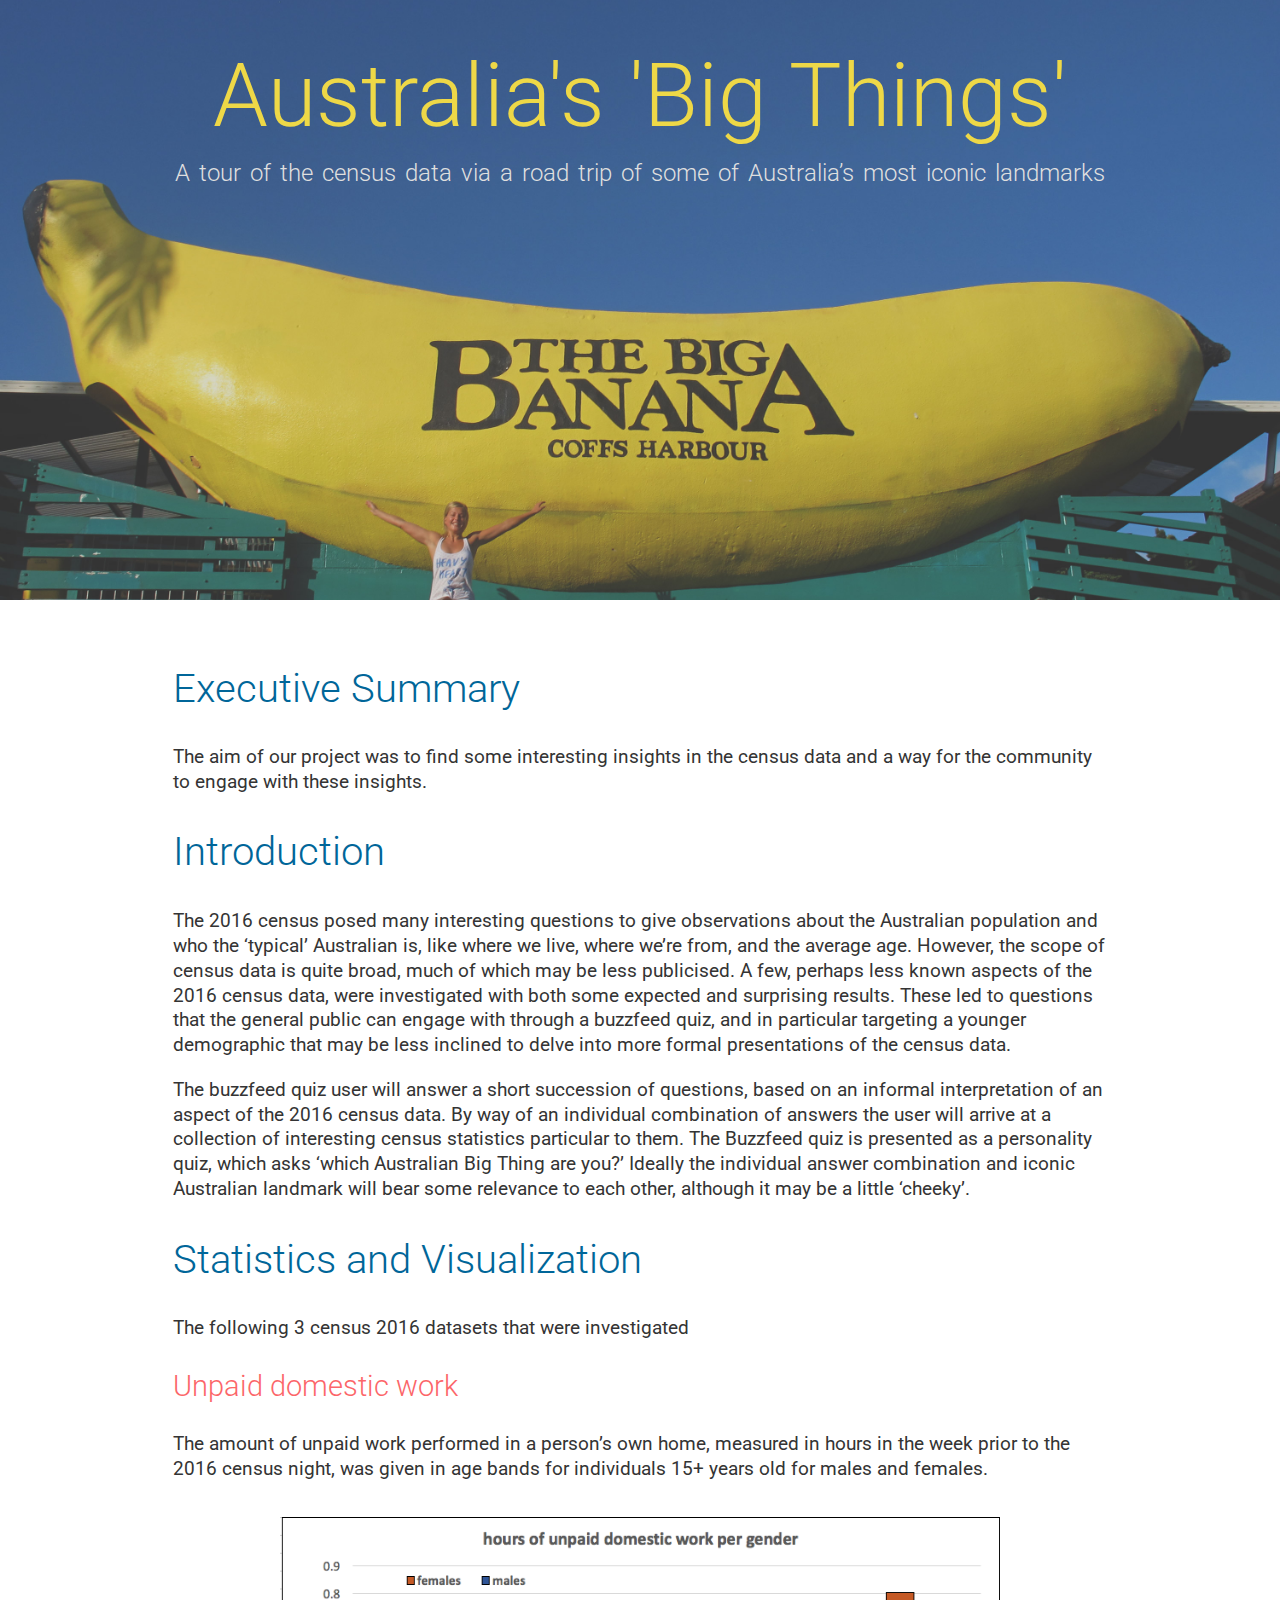
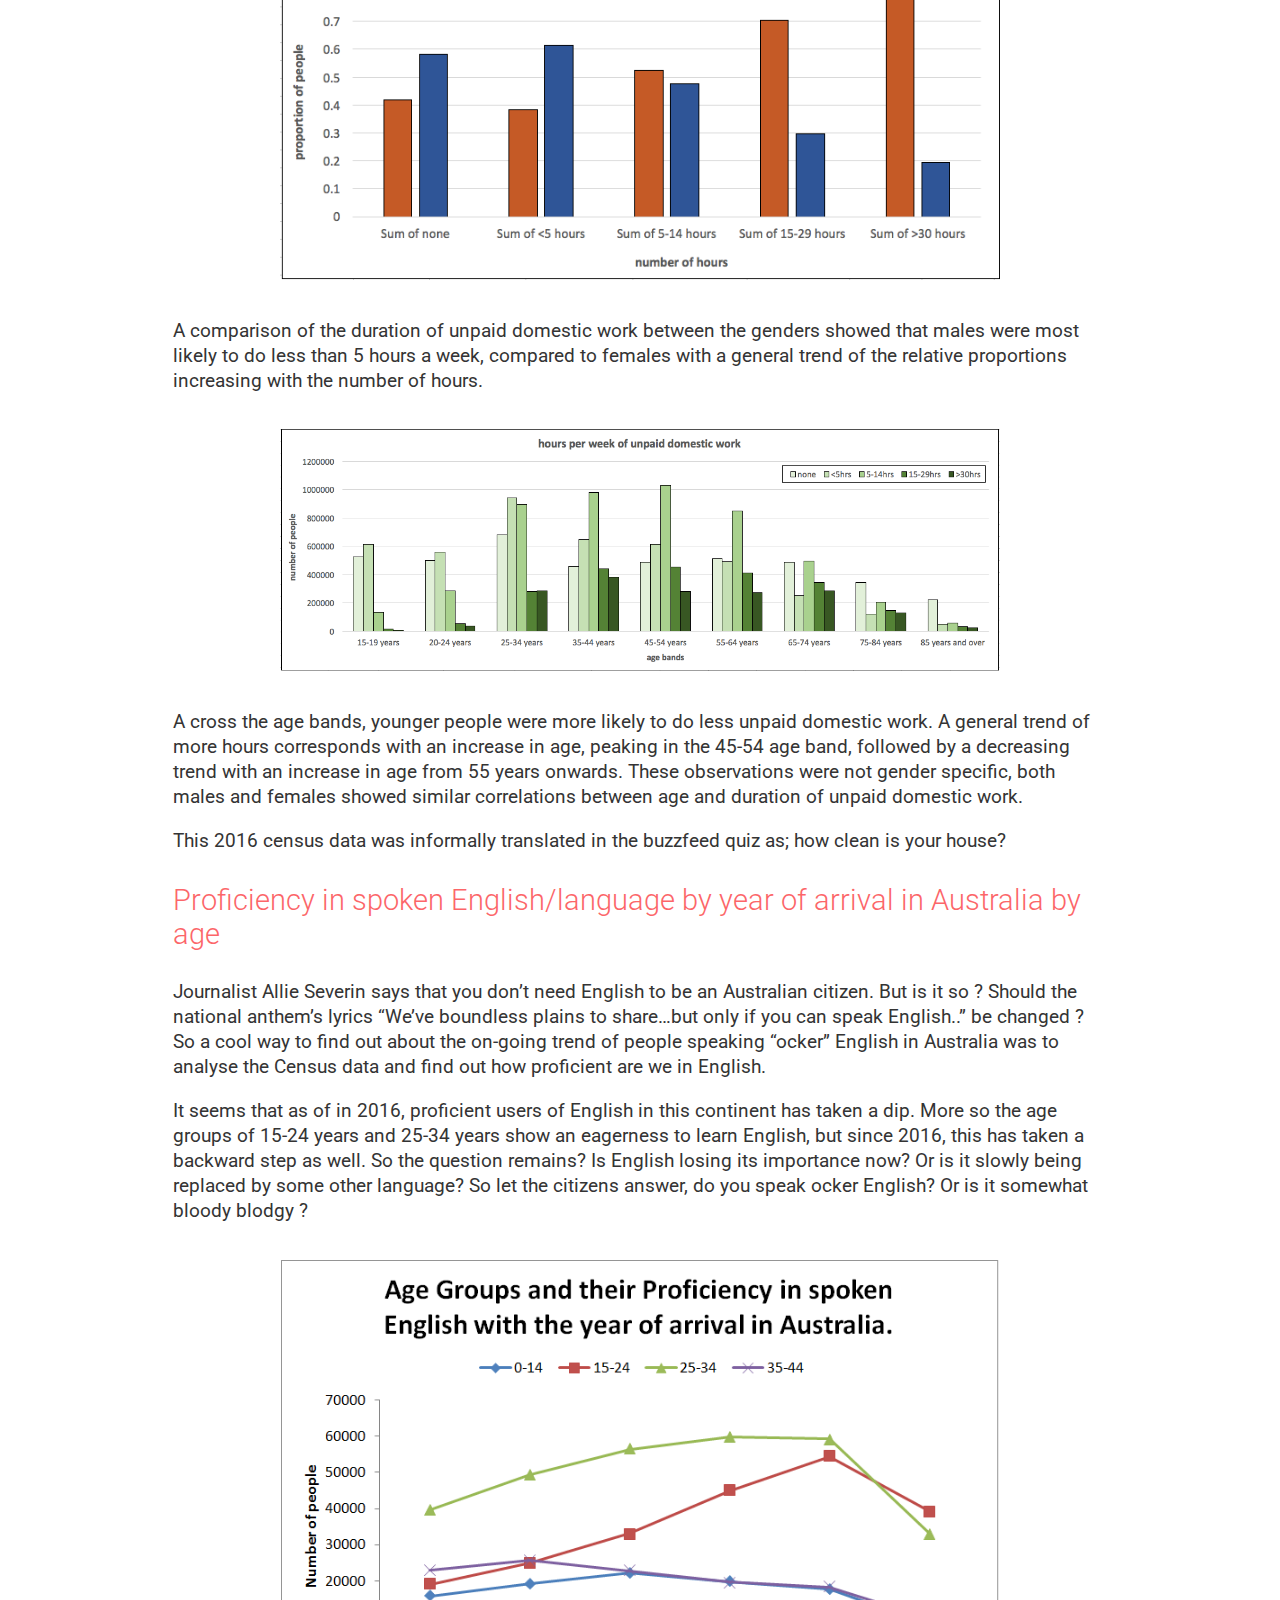
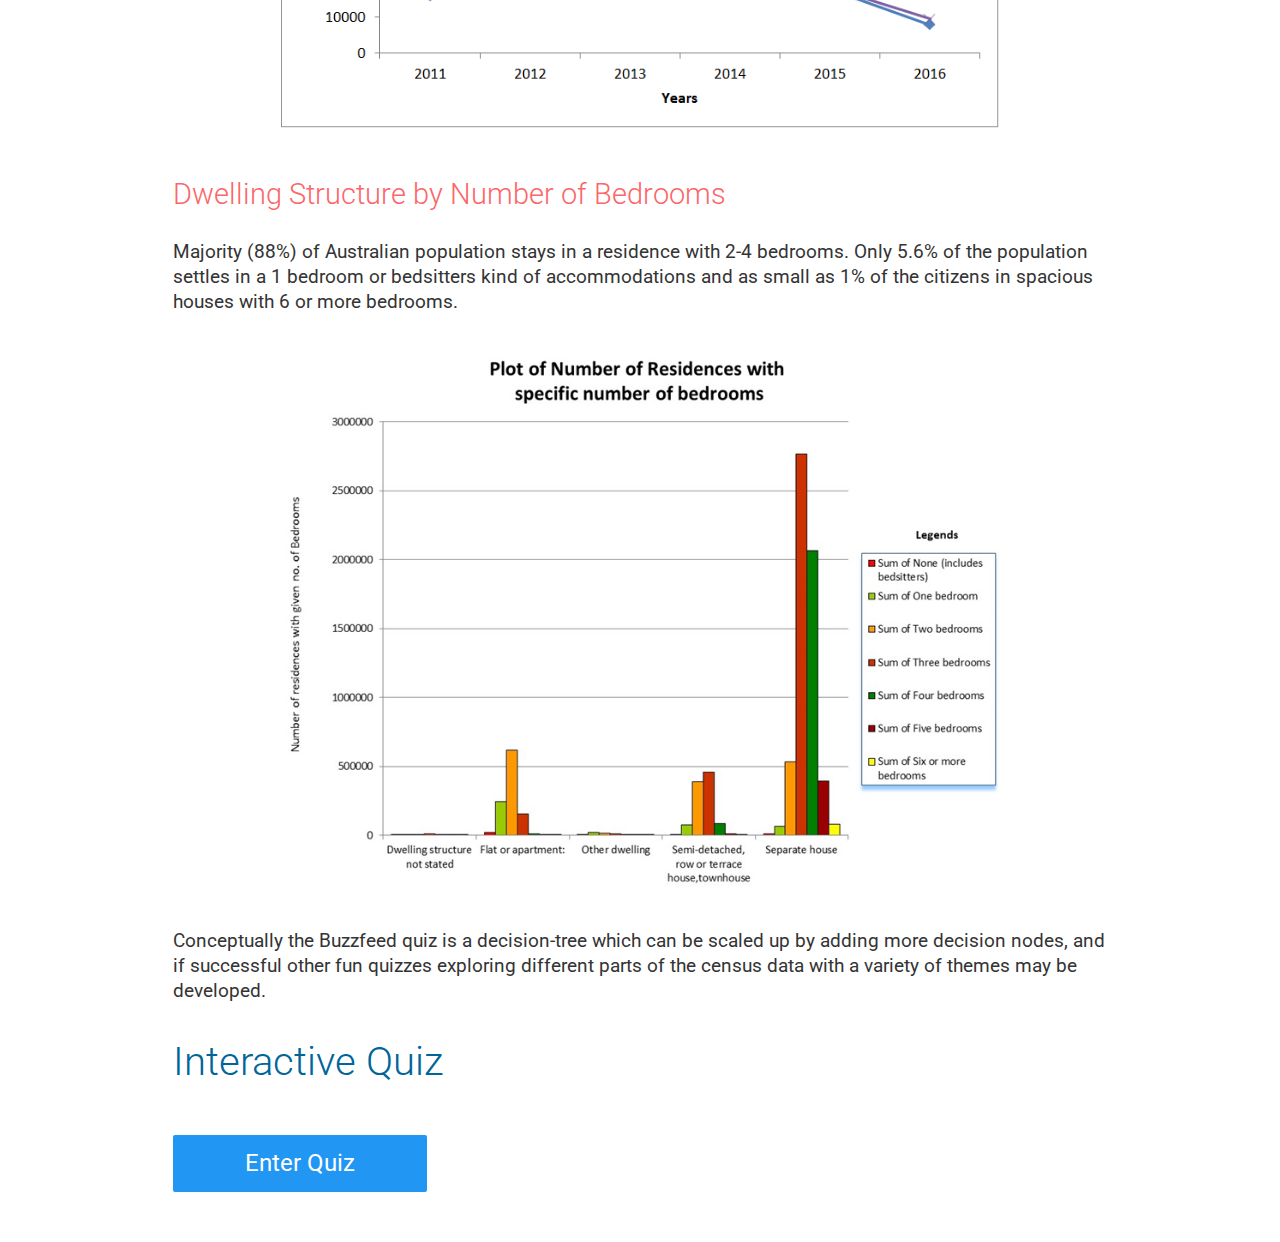
==== commit 8892f95d: "Change png to PNG in English Image(Index) page" ====
--- a/index.html
+++ b/index.html
@@ -49,7 +49,7 @@
 <h3>Proficiency in spoken English/language by year of arrival in Australia by age</h3>
 <p>Journalist Allie Severin says that you don’t need English to be an Australian citizen. But is it so ? Should the national anthem’s lyrics “We’ve boundless plains to share…but only if you can speak English..” be changed ? So a cool way to find out about the on-going trend of people speaking “ocker” English in Australia was to analyse the Census data and find out how proficient are we in English.</p><p> It seems that as of in 2016, proficient users of English in this continent has taken a dip. More so the age groups of 15-24 years and 25-34 years show an eagerness to learn English, but since 2016, this has taken a backward step as well. So the question remains? Is English losing its importance now? Or is it slowly being replaced by some other language? So let the citizens answer, do you speak ocker English? Or is it somewhat bloody blodgy ?</p>
 <div class="image">
-	<img src="images/English.png" alt="Proficiency in spoken English/language by year of arrival in Australia by age">
+	<img src="images/English.PNG" alt="Proficiency in spoken English/language by year of arrival in Australia by age">
 </div>
 
 <h3>Dwelling Structure by Number of Bedrooms </h3>
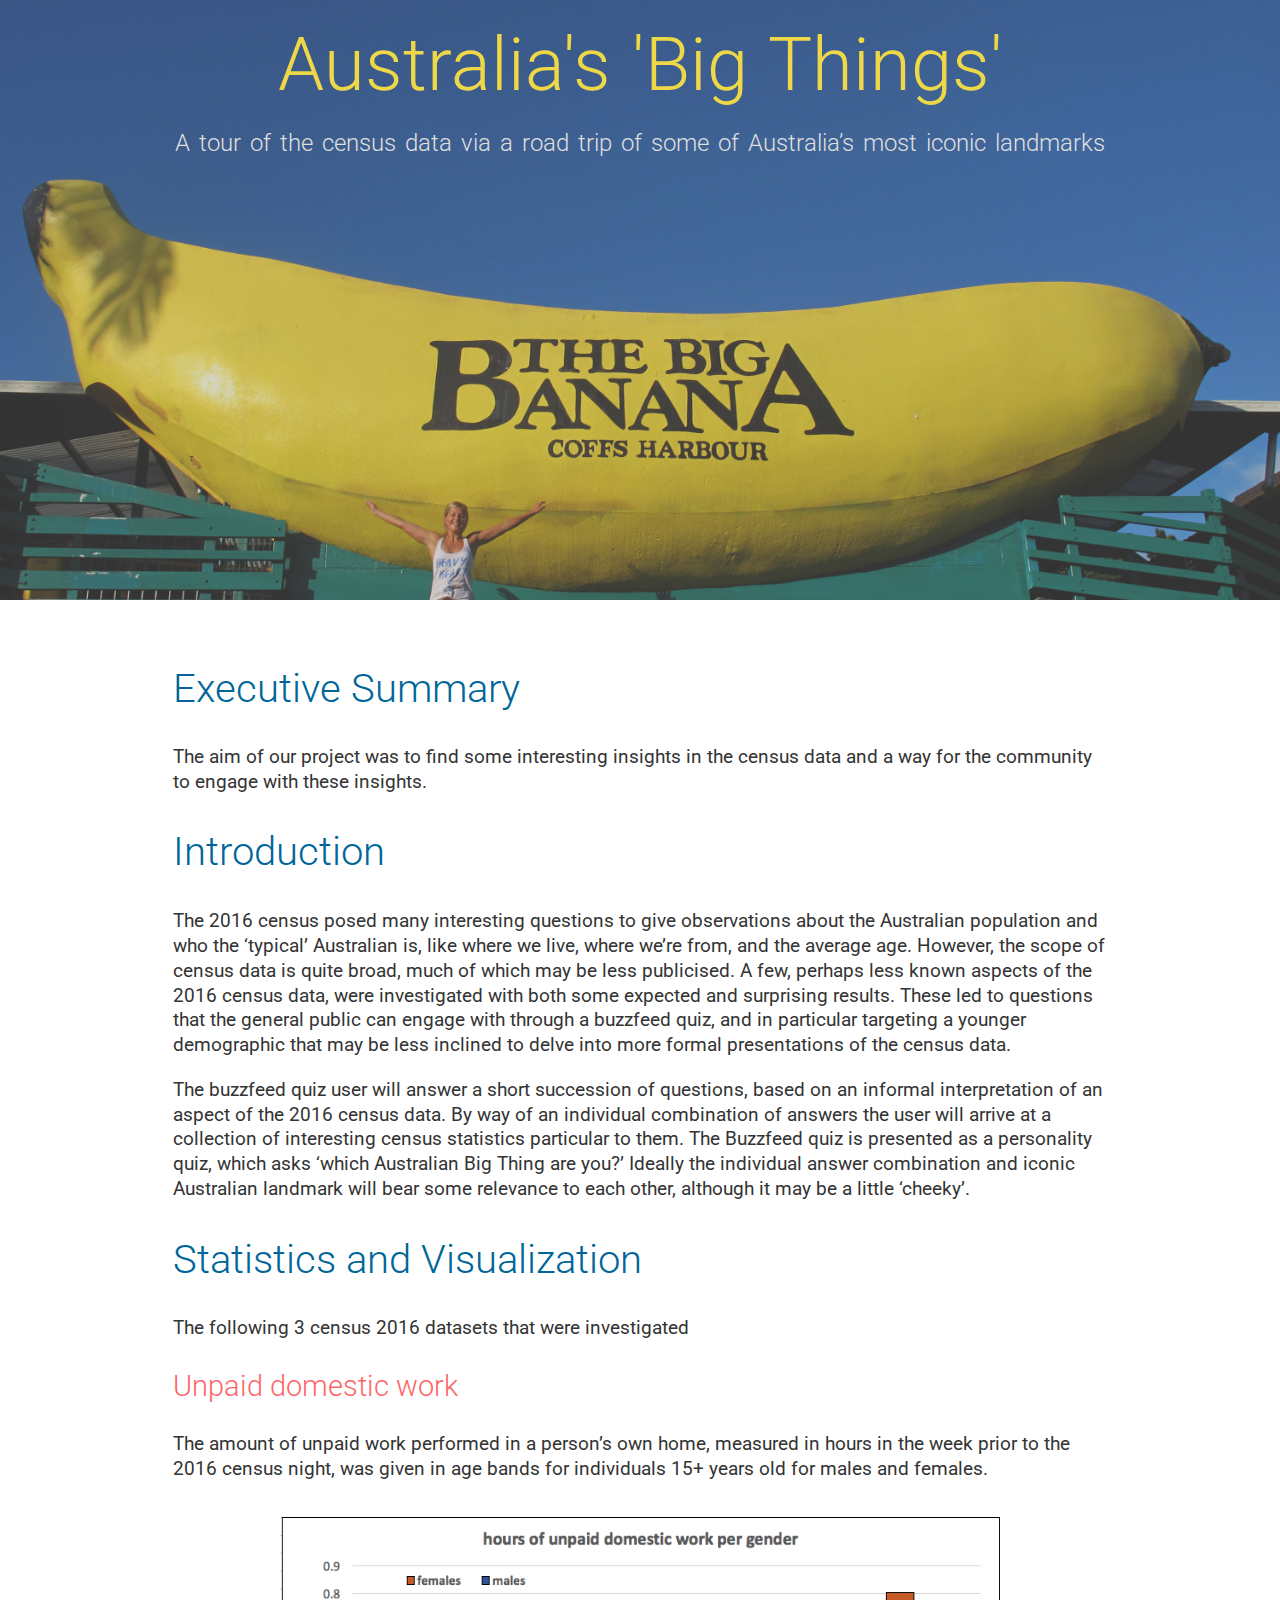
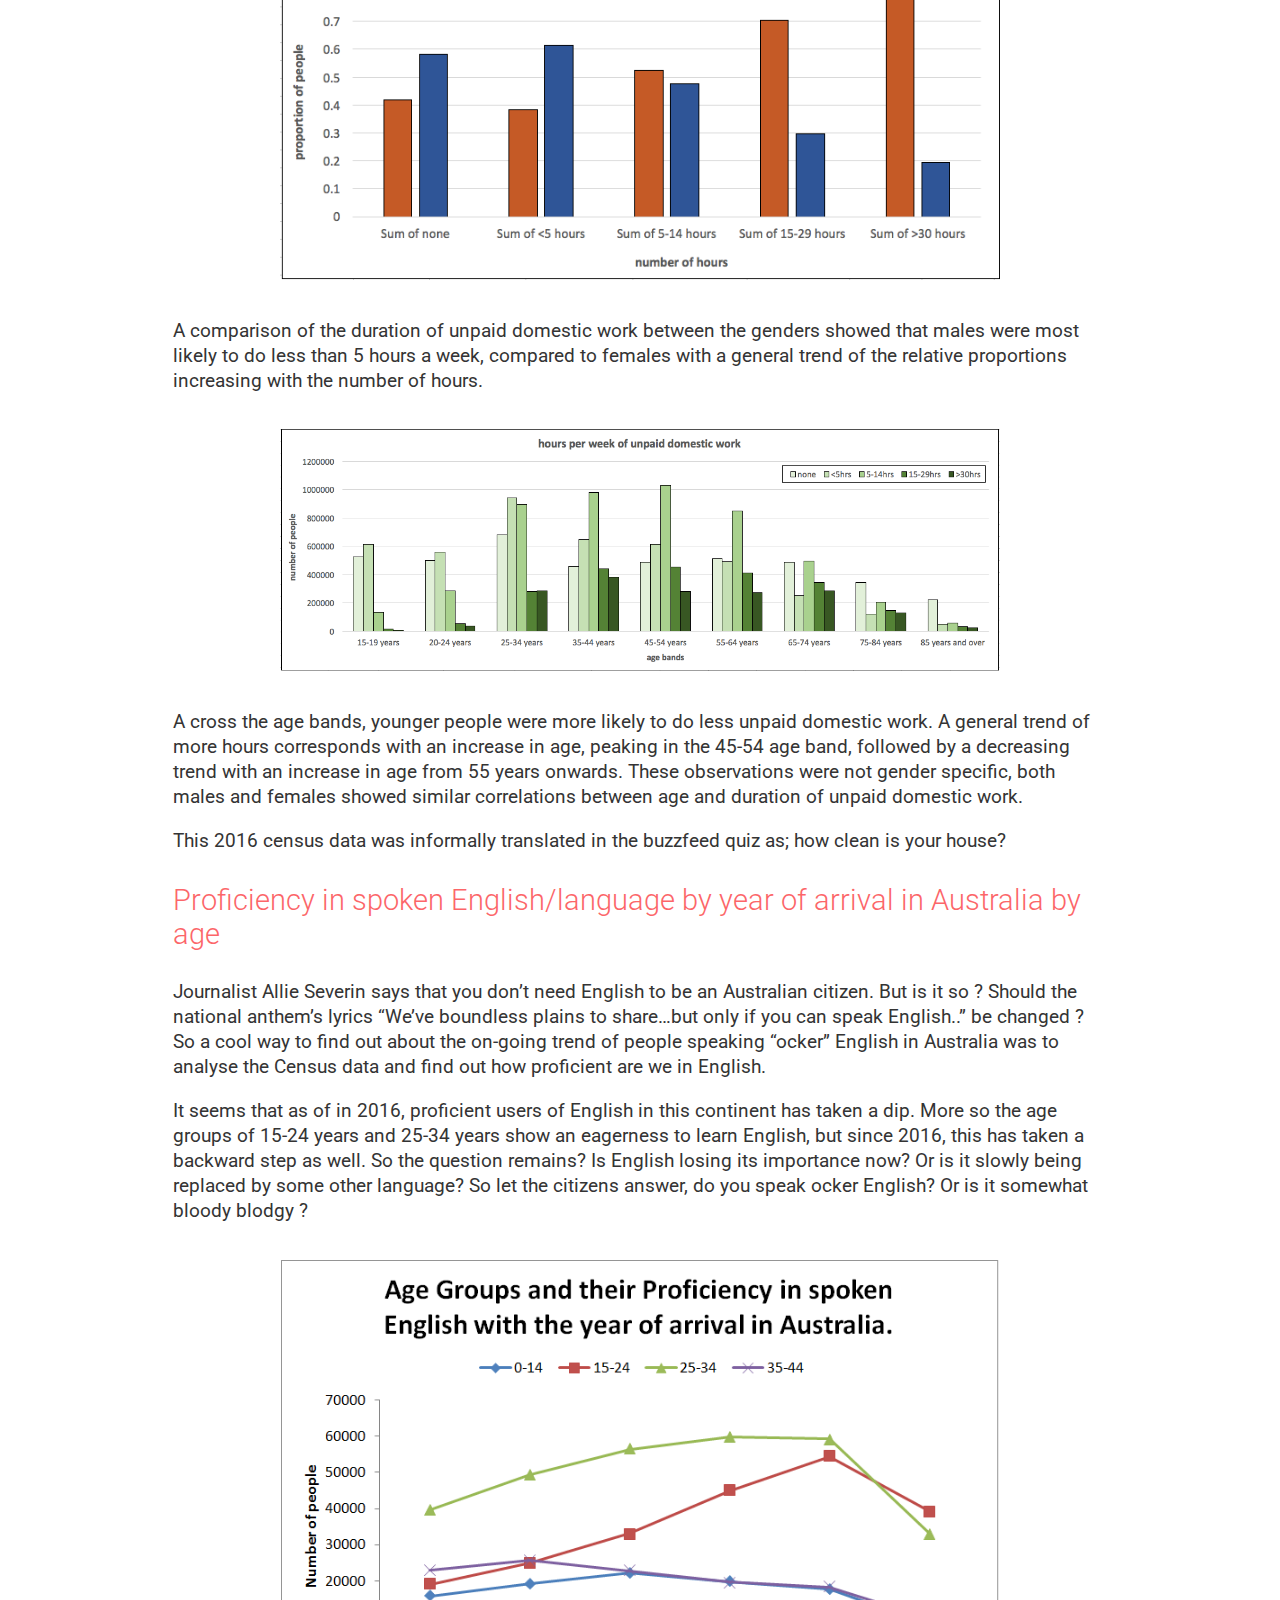
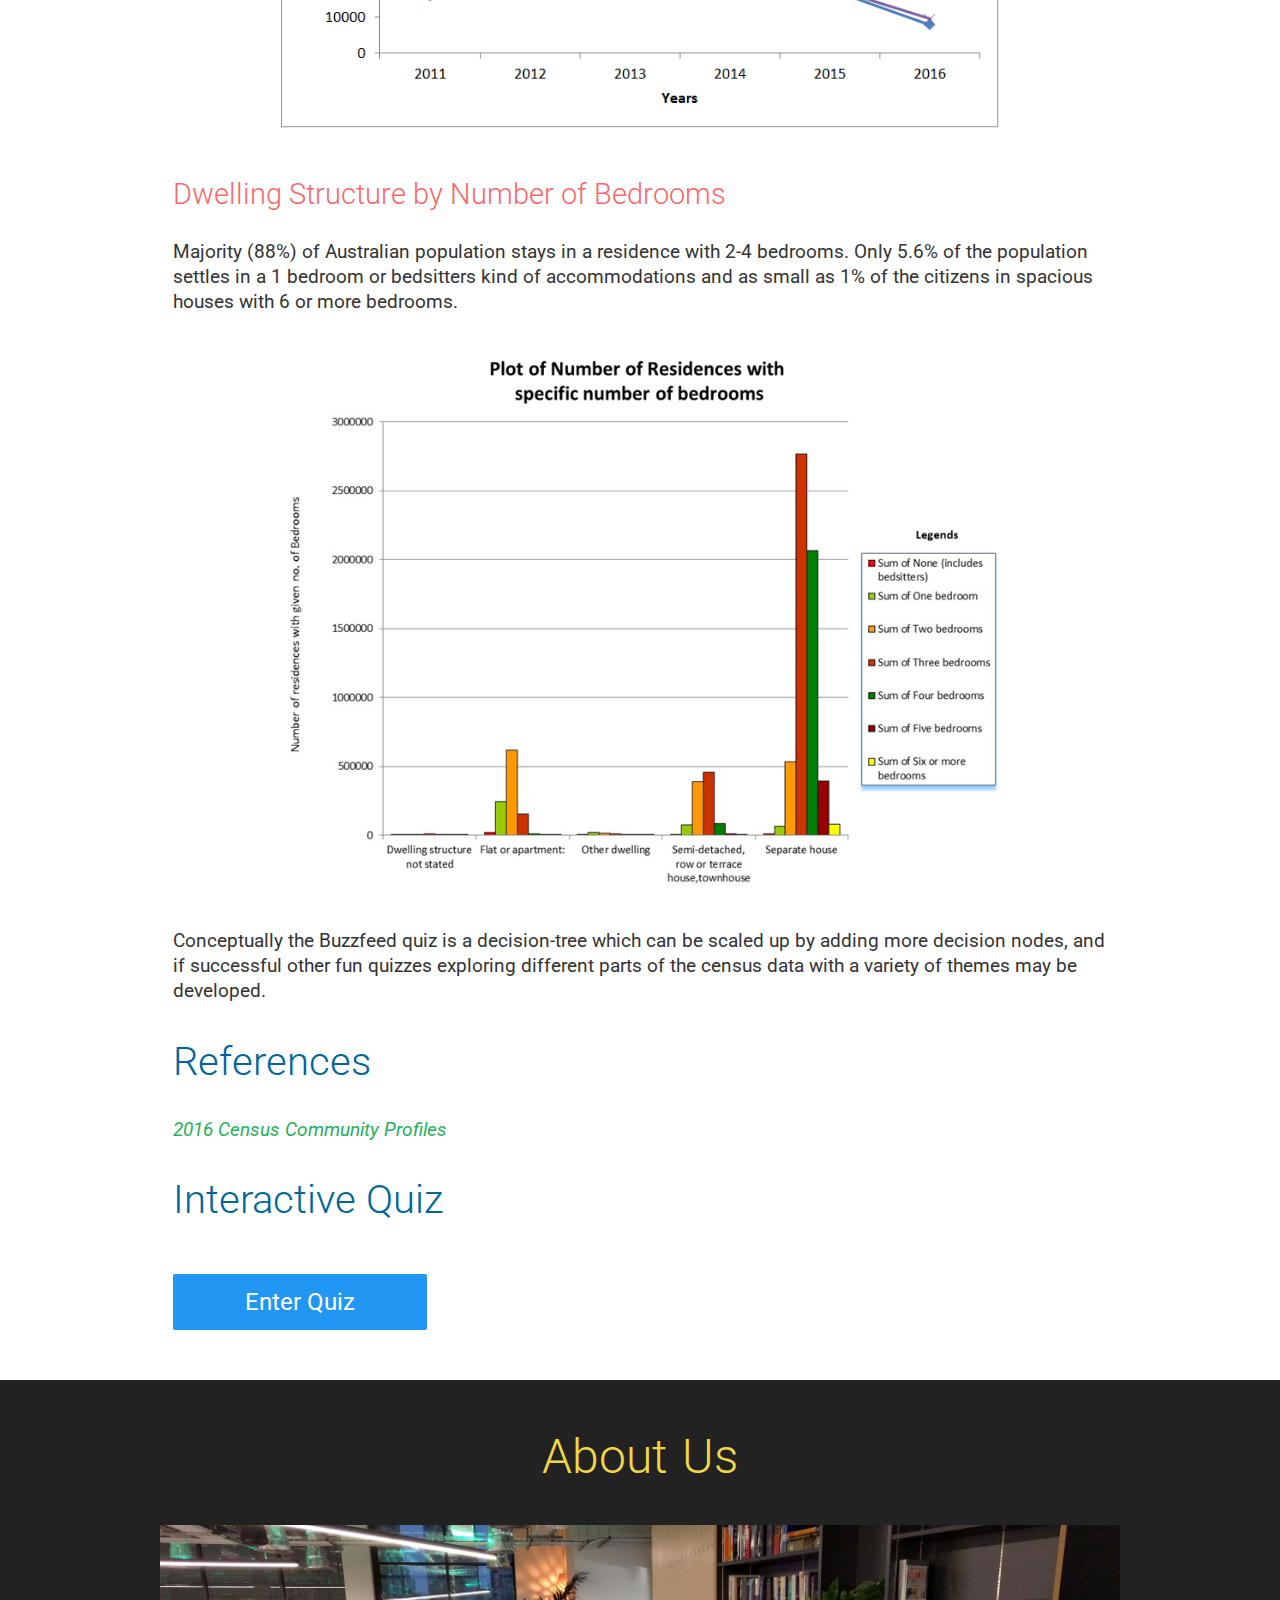
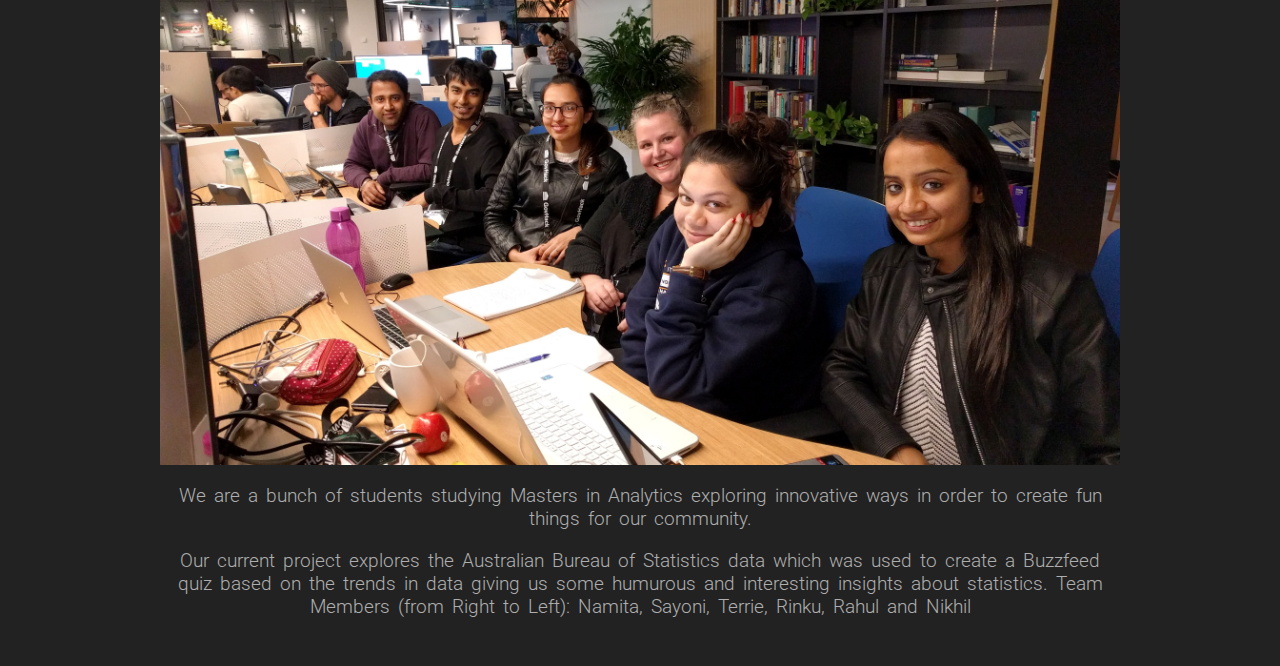
==== commit 0ee3ad60: "Footer added" ====
--- a/index.html
+++ b/index.html
@@ -10,7 +10,7 @@
 <body>
 	<div id="mainPageBackground">
 		<div id="mainHeading">
-			<h1>Australia's 'Big Things'</h1>
+			<h1><a href="index.html">Australia's 'Big Things'</a></h1>
 			<p>A tour of the census data via a road trip of some of Australia’s most iconic landmarks</p>
 		</div>
 	</div>
@@ -32,6 +32,8 @@
 			<p>
 			The following 3 census 2016 datasets that were investigated
 </p>
+
+
 <h3>Unpaid domestic work</h3>
 <p>The amount of unpaid work performed in a person’s own home, measured in hours in the week prior to the 2016 census night, was given in age bands for individuals 15+ years old for males and females.</p>
 <div class="image">
@@ -59,11 +61,28 @@
 </div>
 <p>Conceptually the Buzzfeed quiz is a decision-tree which can be scaled up by adding more decision nodes, and if successful other fun quizzes exploring different parts of the census data with a variety of themes may be developed.</p>
 
+<h2>References</h2>
+<p><a href="http://www.censusdata.abs.gov.au/census_services/getproduct/census/2016/communityprofile/036" class="reference">2016 Census Community Profiles</a></p>
 
   <h2>Interactive Quiz</h2>
 
   <div class="buttonDivCategory"><a href="quiz.html" class="buttonCategory">Enter Quiz</a></div>
   		</div>
+	</div>
+	
+	<div id="FooterBackground">
+		<div id="FooterHeading">
+			<h2>About Us</h2>
+			<div class="footerImage">
+	<img src="images/Team.jpg" alt="GovHack 2017 Melbourne Team">
+</div>
+			<p>We are a bunch of students studying Masters in Analytics
+exploring innovative ways in order to create fun things for our community.</p><p>
+
+Our current project explores the Australian Bureau of Statistics data which was used to
+create a Buzzfeed quiz based on the trends in data giving us some humurous and interesting insights about statistics.
+Team Members (from Right to Left): Namita, Sayoni, Terrie, Rinku, Rahul and Nikhil</p>
+		</div>
 	</div>
   <script src='https://cdnjs.cloudflare.com/ajax/libs/jquery/2.1.3/jquery.min.js'></script>
 
--- a/css/style.css
+++ b/css/style.css
@@ -57,7 +57,12 @@
 }
 
 #mainHeading h1{
-font-size: 5.5em;
+
+    text-align: center;
+}
+
+#mainHeading h1 a{
+font-size: 2.3em;
     font-family: 'Roboto', sans-serif;
     word-spacing: 3px;
     color: rgb(238, 216, 71);
@@ -65,7 +70,9 @@
     margin: 0em;
     padding-top: .5em;
     text-align: center;
-}
+	text-decoration: none;
+}
+
 #mainHeading p{
     font-size: 1.5em;
     font-family: 'Roboto', sans-serif;
@@ -73,7 +80,6 @@
     color: rgb(223, 223, 223);
     font-weight: 300;
     margin: 0em;
-    padding-top: .5em;
     text-align: center;
 }
 #SummaryBackground {
@@ -107,6 +113,12 @@
     font-size: 1.2em;
     line-height: 1.3em;
 }
+.reference {
+    text-decoration: none;
+    font-style: italic;
+    color: #26b05b;
+}
+
 #QuizContainer {
 	  clear: both;
     margin-left: 0;
@@ -164,6 +176,7 @@
     color: #ccc;
     font-weight: 300;
 	    text-align: center;
+		padding-bottom: 5em;
   /* Individual Steps/Sections */
   /* Content */
 }
@@ -256,4 +269,61 @@
 .desc {
 	font-size: 1.6em;
     color: #333;
+}
+
+#FooterBackground {
+	
+}
+
+
+
+#FooterBackground {
+    clear: both;
+    margin-left: 0;
+    width: 100%;
+    display: block;
+    background-size: cover;
+    position: relative;
+    background-color: #222;
+	    padding-bottom: 3em;
+}
+
+#FooterHeading{
+		margin-left: auto;
+    display: block;
+    margin-right: auto;
+    overflow: auto;
+	    max-width: 960px;
+}
+
+#FooterHeading h2{
+font-size: 3em;
+    font-family: 'Roboto', sans-serif;
+    word-spacing: 3px;
+    color: rgb(238, 216, 71);
+    font-weight: 300;
+    padding-top: .5em;
+    text-align: center;
+	    margin-top: .5em;
+}
+#FooterHeading p{
+    font-size: 1.2em;
+    font-family: 'Roboto', sans-serif;
+    word-spacing: 3px;
+    color: rgb(174, 174, 174);
+    font-weight: 300;
+    margin: 0em;
+    padding-top: 1em;
+    text-align: center;
+}
+.footerImage {
+
+}
+
+.footerImage img{
+    width: 960px;
+    text-align: center;
+    vertical-align: middle;
+    display: block;
+    margin: 0 auto;
 }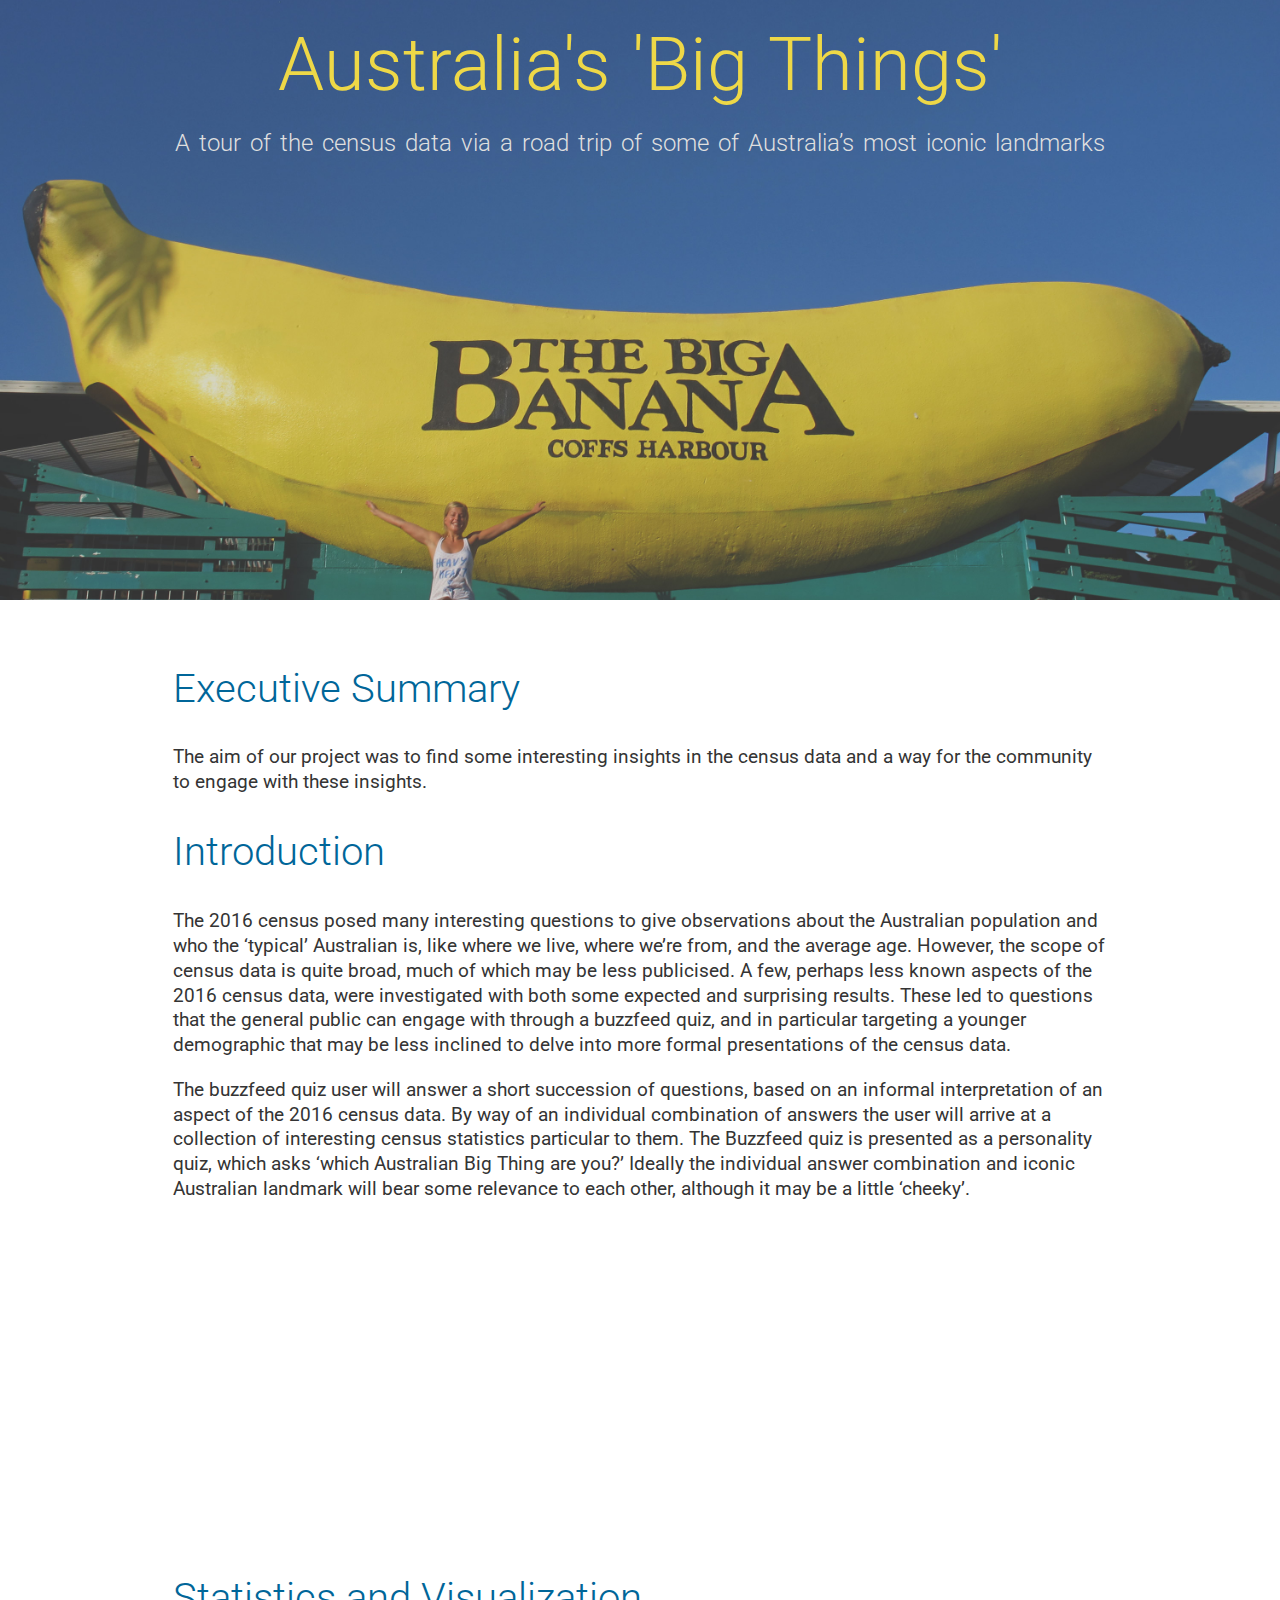
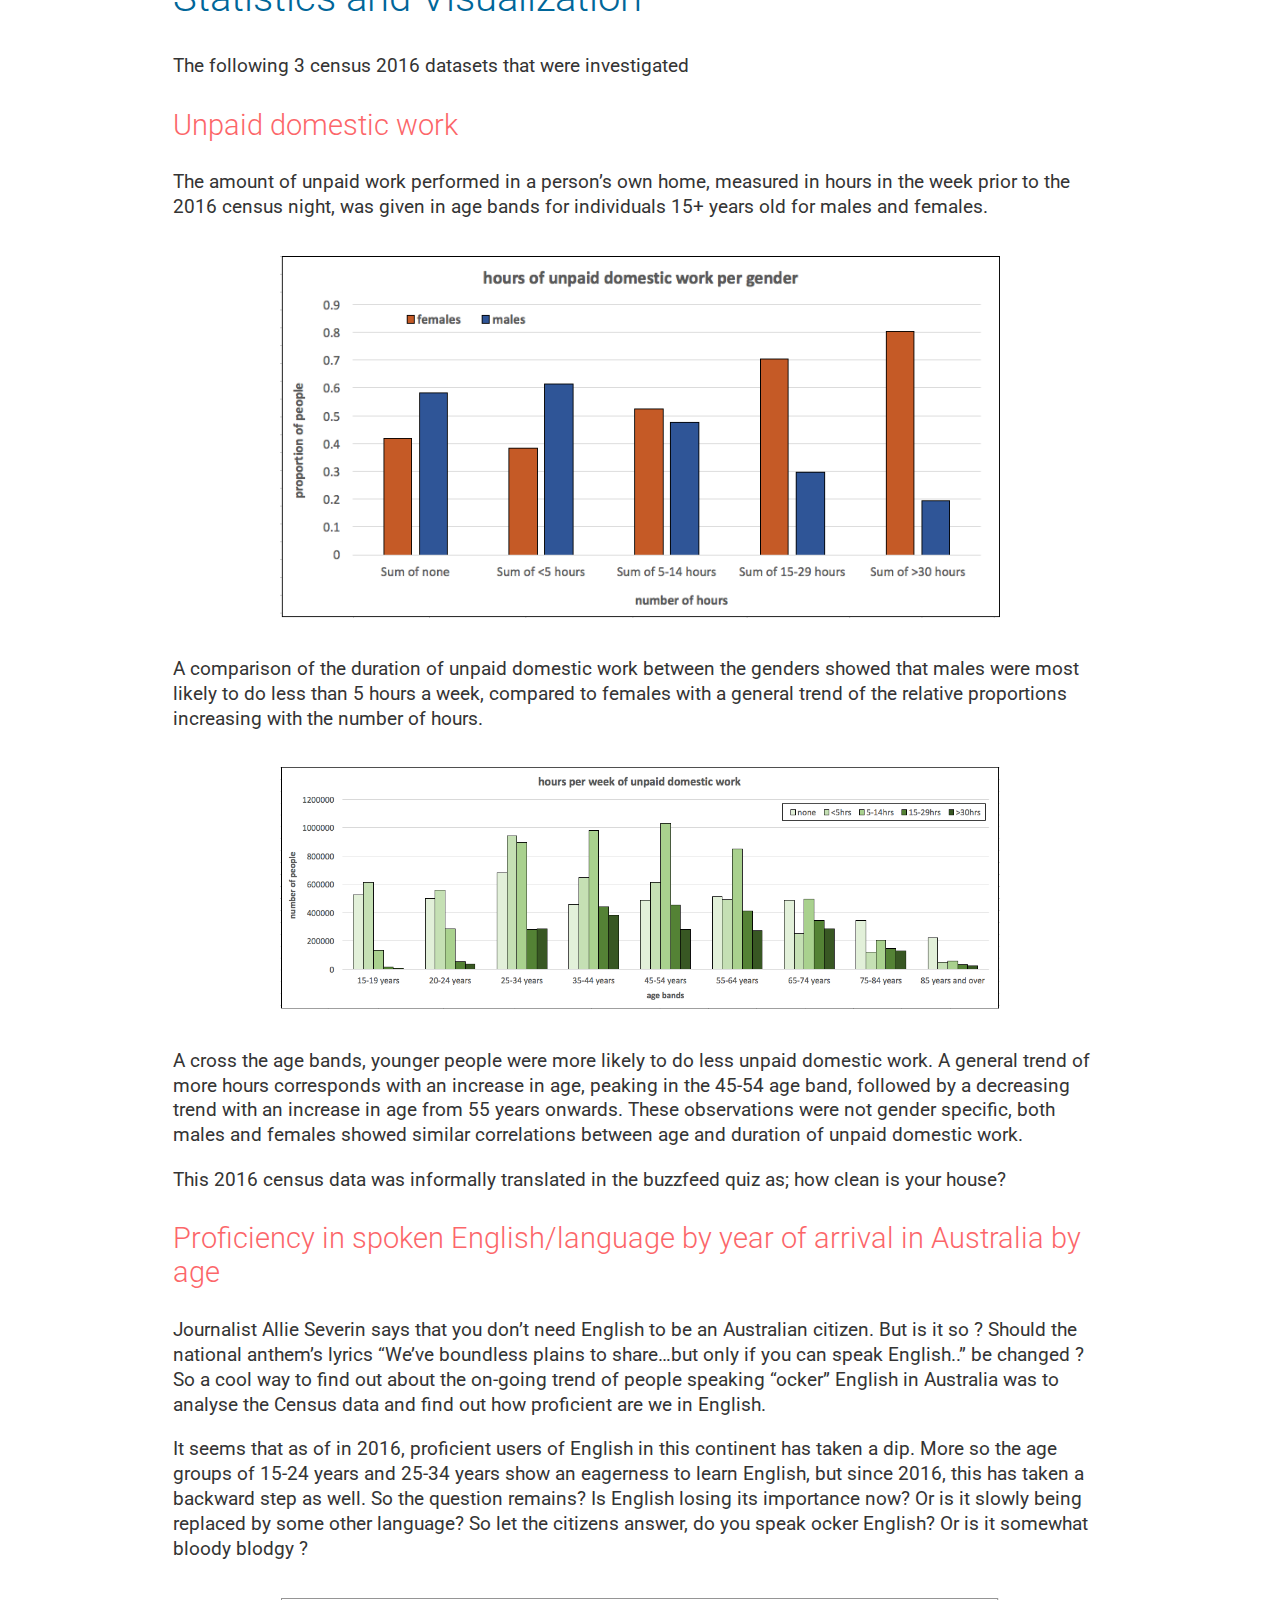
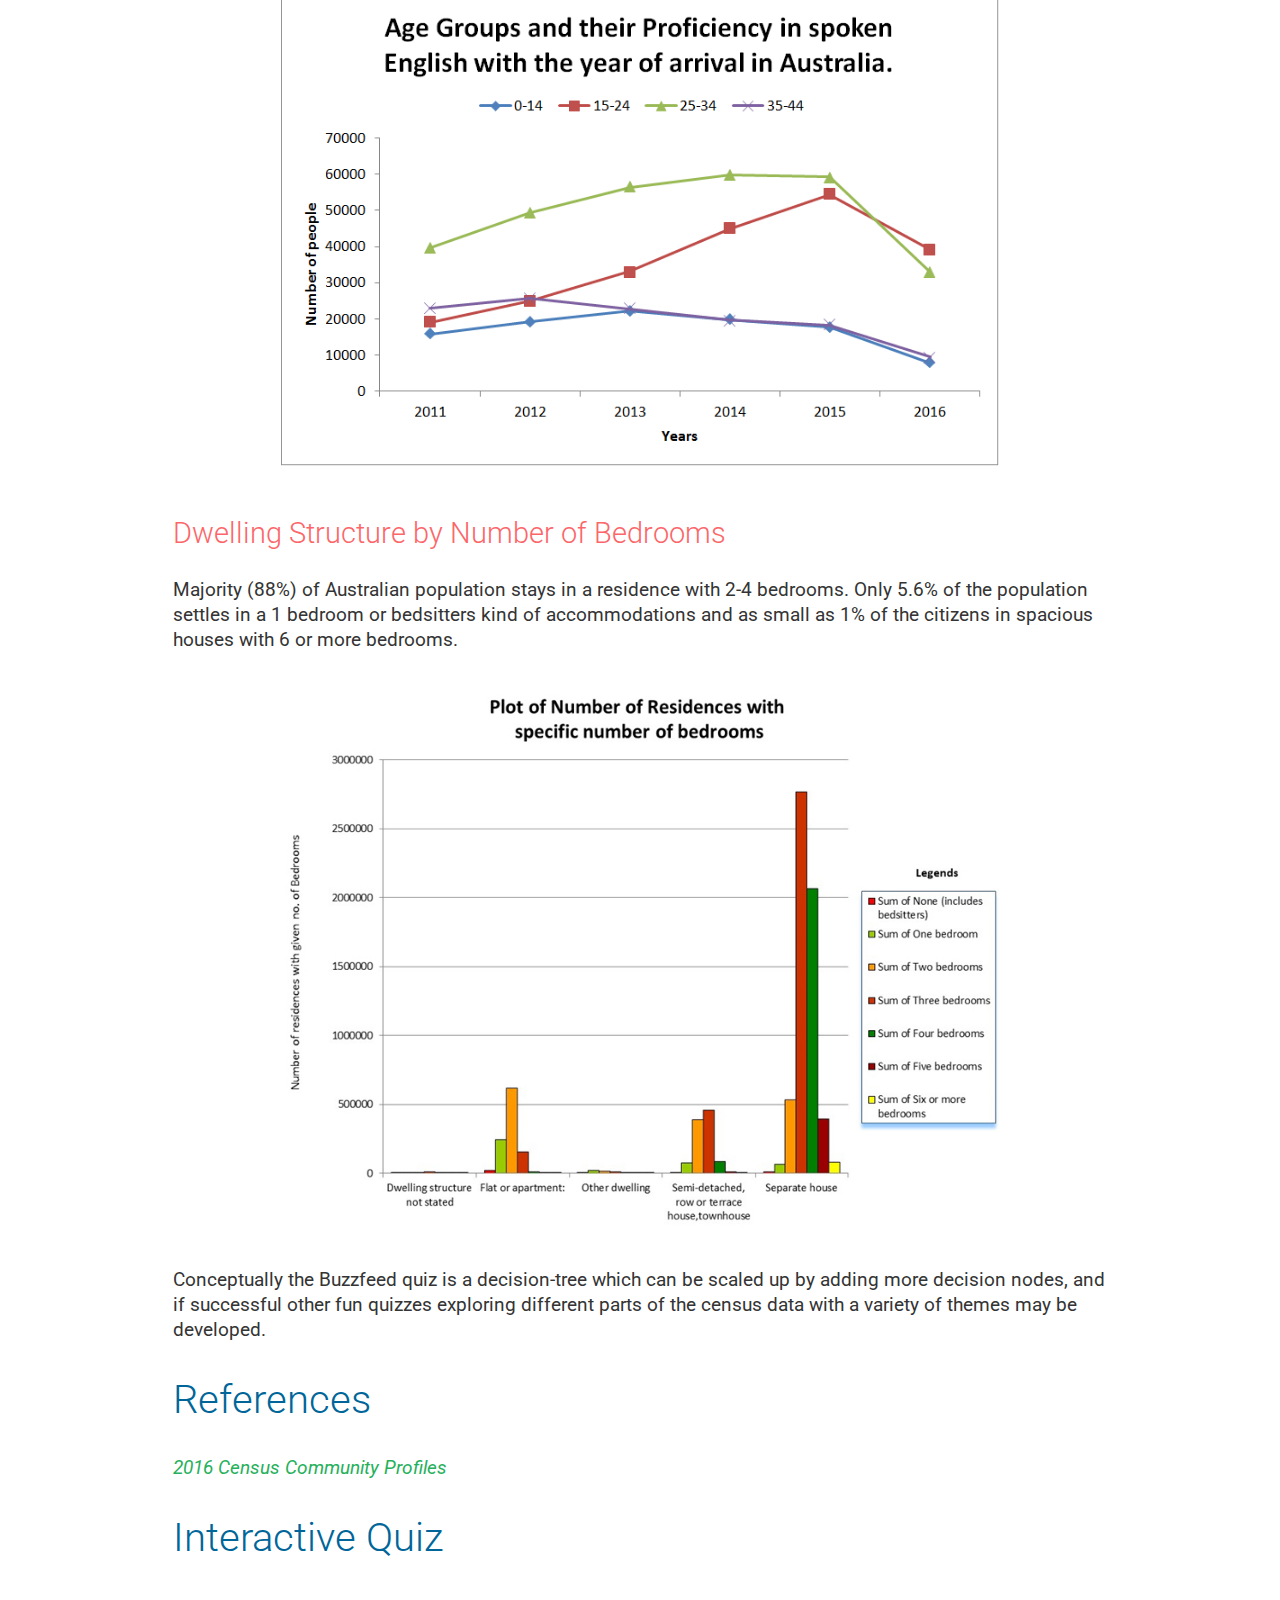
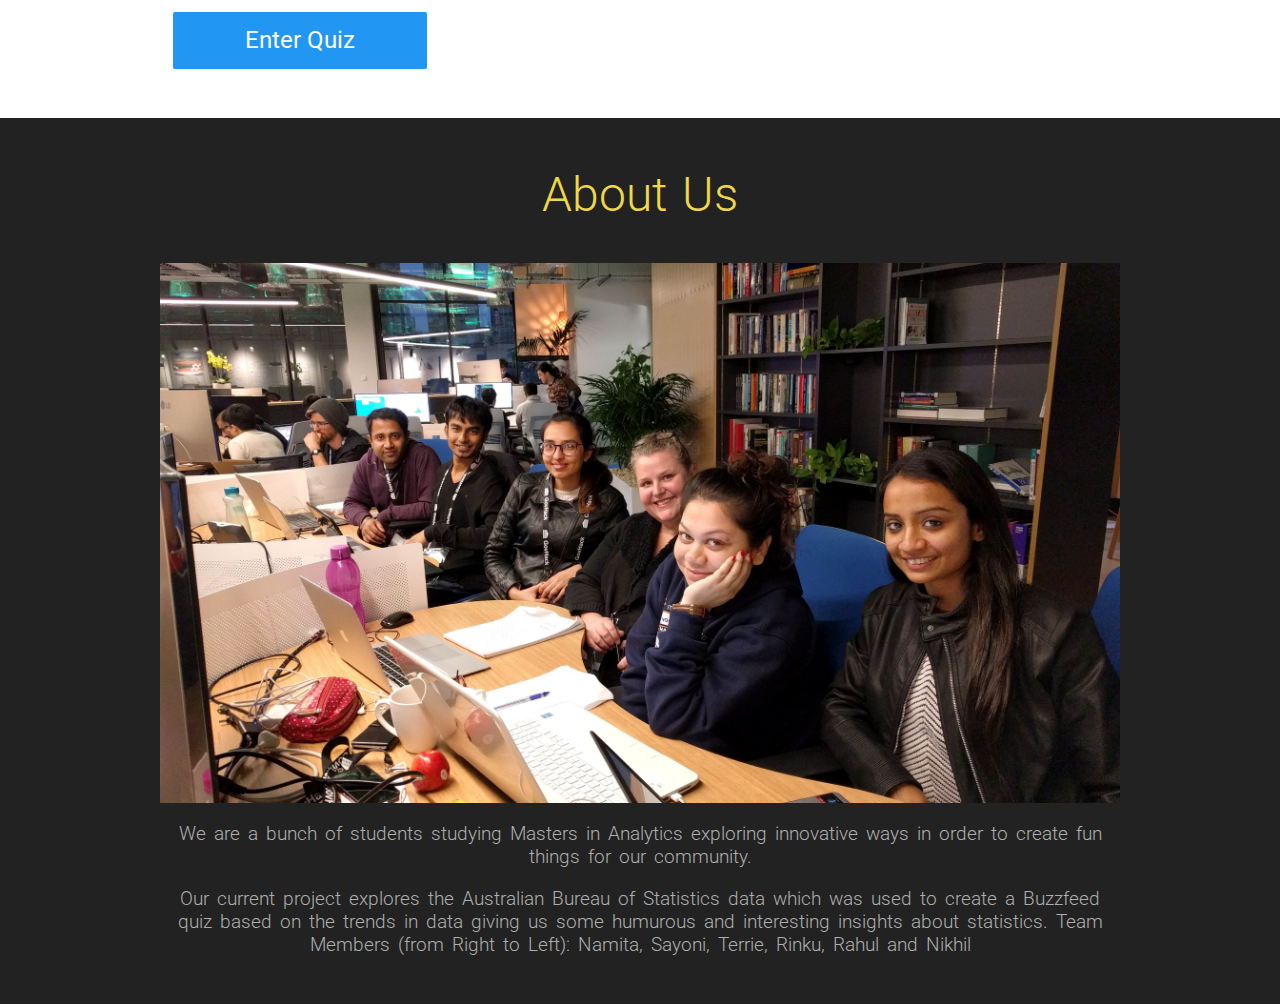
==== commit 467f221d: "Video Addition" ====
--- a/index.html
+++ b/index.html
@@ -28,6 +28,8 @@
 
 </p><p>The buzzfeed quiz user will answer a short succession of questions, based on an informal interpretation of an aspect of the 2016 census data. By way of an individual combination of answers the user will arrive at a collection of interesting census statistics particular to them. The Buzzfeed quiz is presented as a personality quiz, which asks ‘which Australian Big Thing are you?’ Ideally the individual answer combination and iconic Australian landmark will bear some relevance to each other, although it may be a little ‘cheeky’.
 			</p>
+			
+			<iframe width="560" height="315" src="https://www.youtube.com/embed/feulBQPBW5Y" frameborder="0" allowfullscreen></iframe>
 			<h2>Statistics and Visualization</h2>
 			<p>
 			The following 3 census 2016 datasets that were investigated
